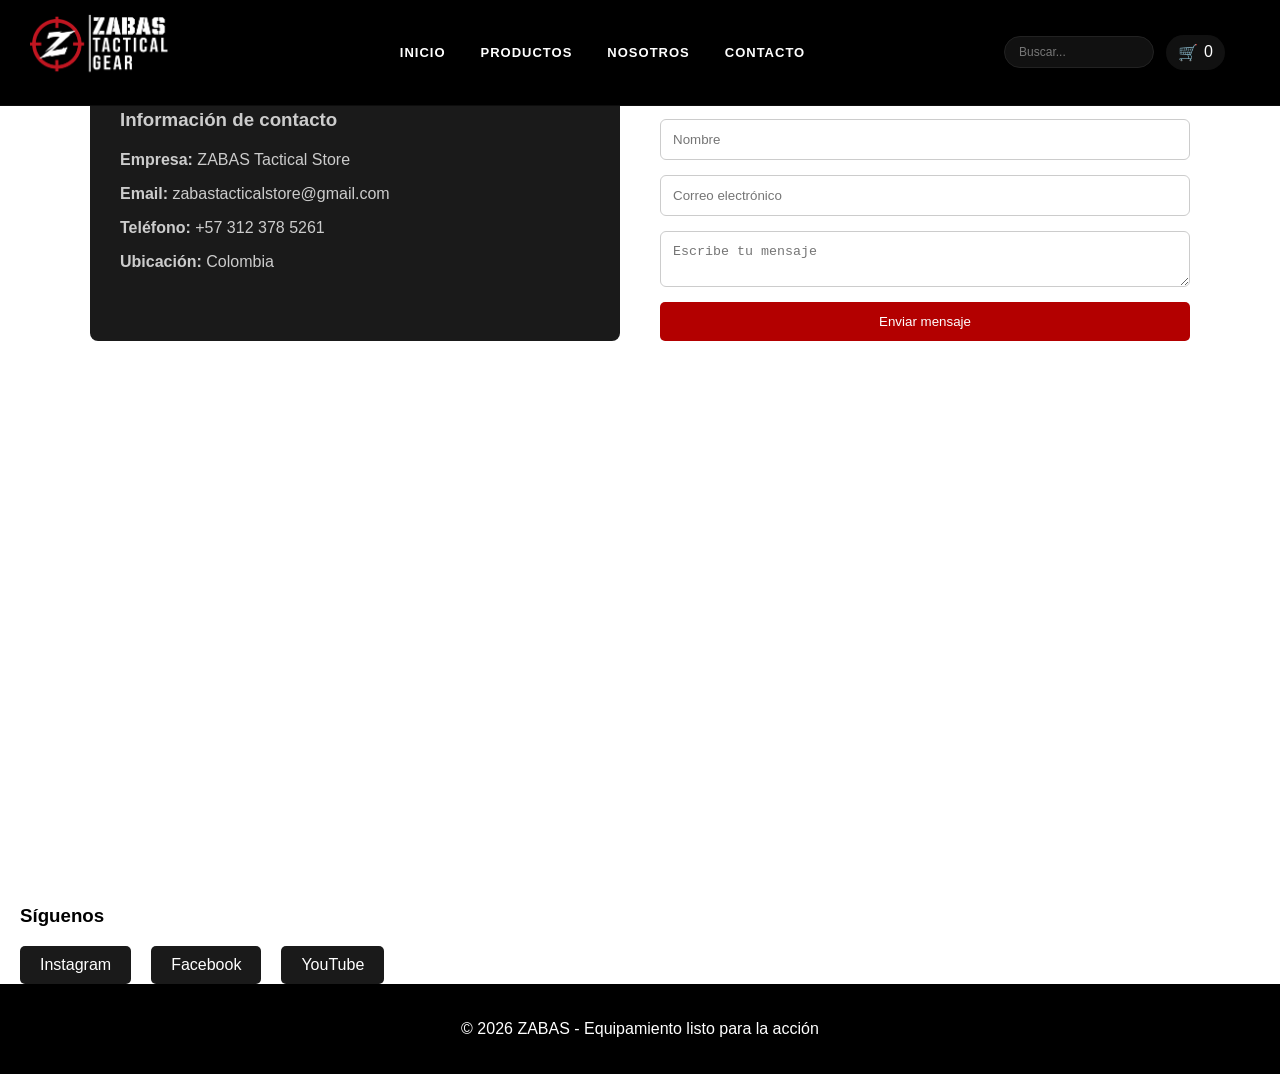
==== contacto.html @ c6a790b4 "zabas premium" ====
<!DOCTYPE html>
<html lang="es">

<head>
    <meta charset="UTF-8">
    <title>ZABAS Tactical Store</title>
    <meta name="viewport" content="width=device-width, initial-scale=1.0">
    <link rel="stylesheet" href="css/style.css">
</head>

<body>

   <div id="navbar"></div>


 <section class="contacto">
        <div class="contenedor-contacto">
            <div class="info-contacto">
                <h3>Información de contacto</h3>
                <p><strong>Empresa:</strong> ZABAS Tactical Store</p>
                <p><strong>Email:</strong> zabastacticalstore@gmail.com</p>
                <p><strong>Teléfono:</strong> +57 312 378 5261</p>
                <p><strong>Ubicación:</strong> Colombia</p>
            </div>
            <form class="formulario-contacto">
                <h3>Envíanos un mensaje</h3> <input type="text" placeholder="Nombre" required> <input type="email"
                    placeholder="Correo electrónico" required> <textarea placeholder="Escribe tu mensaje"></textarea>
                <button type="submit">Enviar mensaje</button>
            </form>
        </div>
    </section>
    <section class="mapa"> <iframe src="https://www.google.com/maps?q=Bogota&output=embed" width="100%" height="400"
            style="border:0;" loading="lazy"> </iframe> </section>
    <section class="redes-contacto">
        <h3>Síguenos</h3>
        <div class="iconos-redes"> <a href="#">Instagram</a> <a href="#">Facebook</a> <a href="#">YouTube</a> </div>
    </section>

   <div id="footer"></div>




             <script src="js/carrito.js"></script>
             <script src="./js/loader.js"></script>
</body>
---- css/style.css ----
/* ===================================== */
/* RESET GENERAL */
/* ===================================== */

body {
    margin: 0;
    padding: 0;
    overflow-x: hidden;
    background: #fff;
    color: #000;
    font-family: 'Montserrat', sans-serif;
}

img {
    max-width: 100%;
    display: block;
}

/* ===================================== */
/* HEADER */
/* ===================================== */
.header {

    position: fixed;

    top: 0;
    left: 0;

    width: 100%;

    box-sizing:border-box;

    display: grid;

    grid-template-columns:
    160px
    1fr
    220px;

    align-items: center;

    padding:14px 45px 14px 30px;

    background: #000;

    z-index: 1000;

    border-bottom: 1px solid rgba(255, 255, 255, 0.05);

}

.logo-area {

    min-width: 180px;

}

.header-right{

    display:flex;
    padding-right:10px;

    justify-content:flex-end;

    align-items:center;

    gap:10px;

}

.logo-area {
    display: flex;
    align-items: center;
    gap: 10px;
}

.logo {
    width: 140px;
    object-fit: contain;
}

.menu {

    display: flex;

    justify-content: center;

    align-items: center;

    gap: 35px;

}

.menu a {

    color: white;

    text-decoration: none;

    font-size: 13px;

    font-weight: 700;

    letter-spacing: 1px;

    text-transform: uppercase;

    transition: 0.3s;

}


.menu a:hover {
    color: #888;
}

.hamburguesa {
    display: none;
    font-size: 30px;
    cursor: pointer;
    color: white;
}

.buscador input{

    width:110px;

    background:#111;

    border:1px solid #222;

    color:white;

    padding:8px 12px;

    border-radius:50px;

    outline:none;

    font-size:12px;

    transition:0.3s;

}
.buscador input:focus{

    border:1px solid #c40000;

}

.buscador input::placeholder{

    color:#777;

}




.buscador input {

    width: 120px;

    background: #111;

    border: 1px solid #222;

    color: white;

    padding: 8px 14px;

    border-radius: 50px;

    outline: none;

    font-size: 12px;

}

.header-right {

    display: flex;

    justify-content: flex-end;

    align-items: center;

    gap: 12px;

}

.carrito-icono{

    background:#111;

    color:white;

    text-decoration:none;

    padding:8px 12px;

    border-radius:50px;

    display:flex;

    align-items:center;

    gap:6px;

    white-space:nowrap;

}


.carrito-icono:hover {

    background: #c40000;

}


/* ===================================== */
/* HERO */
/* ===================================== */

.hero {

    width: 100%;

    margin: 0;

    padding: 0;

}

.hero h1 {
    font-size: 40px;
    margin-bottom: 20px;
}

.hero p {
    font-size: 18px;
    margin-bottom: 30px;
    color: #ccc;
}

/* ===================================== */
/* BOTONES */
/* ===================================== */

.btn-producto,
.boton-comprar {

    background:#b30000;

    color:white;

    padding:12px 25px;

    text-decoration:none;

    font-weight:bold;

    border:none;

    border-radius:5px;

    cursor:pointer;

    transition:0.3s;

}

.btn-producto:hover,
.boton-comprar:hover {

    background:#800000;

}
.btn-hero{

    position:relative;

    z-index:2;

    background:#c40000;

    color:white;

    padding:18px 42px;

    text-decoration:none;

    font-weight:700;

    letter-spacing:1px;

    text-transform:uppercase;

    border:none;

    border-radius:6px;

    transition:0.3s ease;

    overflow:hidden;

    box-shadow:
    0 10px 30px rgba(255,0,0,0.25);

}

.btn-hero:hover{

    background:#ff0000;

    transform:translateY(-3px);

    box-shadow:
    0 12px 35px rgba(255,0,0,0.4);

}
/* ===================================== */
/* CARRUSEL */
/* ===================================== */

.carousel {

    position: relative;

    width: 100vw;

    margin: 0;

    padding: 0;

    overflow: hidden;

}

.slide {

    display: none;

    min-height: 100vh;

    background-color: #111;
    background-size: cover;
    background-repeat: no-repeat;
    background-position: center;

    position: relative;

    flex-direction: column;
    justify-content: center;
    align-items: flex-start;

    text-align: left;

    padding: 0 7%;

    color: white;

}



.indicadores{

    position:absolute;

    bottom:40px;

    left:50%;

    transform:translateX(-50%);

    display:flex;

    gap:12px;

    z-index:20;

}

.dot{

    width:14px;

    height:14px;

    border:2px solid white;

    background:transparent;

    transition:0.3s ease;

    cursor:pointer;

}

.dot.active{

    background:#c40000;

    border-color:#c40000;

}
/* OVERLAY OSCURO */

.slide::before {

    content: "";

    position: absolute;

    inset: 0;

    background:
        linear-gradient(to right,
            rgba(0, 0, 0, 0.85) 15%,
            rgba(0, 0, 0, 0.35) 55%,
            rgba(0, 0, 0, 0.55) 100%);

}

/* TEXTO SOBRE EL OVERLAY */

.slide h1,
.slide p,
.slide a {

    position: relative;

    z-index: 2;

}

.slide h1 {

    font-size: 90px;

    max-width: 700px;

    line-height: 0.95;

    font-weight: 900;

    text-transform: uppercase;

    margin-bottom: 25px;

}

.slide p {

    font-size: 22px;

    max-width: 600px;

    line-height: 1.6;

    color: #ddd;

    margin-bottom: 35px;

}

.slide.active{

    display:flex;

    animation:fadeSlide 1.2s ease;

}
@keyframes smoothFade{

    from{

        opacity:0.4;

    }

    to{

        opacity:1;

    }

}


.slide.active{

    display:flex;

    animation:
    smoothFade 1.5s ease,
    zoomHero 10s ease forwards;

}


.slide.active{

    animation:
    fadeSlide 1.2s ease,
    zoomHero 8s ease forwards;

}

.slide h1{

    animation:slideText 1s ease;

}
@keyframes slideText{

    from{

        opacity:0;

        transform:translateY(40px);

    }

    to{

        opacity:1;

        transform:translateY(0);

    }

}
.prev,
.next {
    position: absolute;
    top: 50%;
    transform: translateY(-50%);
    background: rgba(0, 0, 0, 0.6);
    color: white;
    border: none;
    font-size: 35px;
    width: 50px;
    height: 50px;
    cursor: pointer;
    border-radius: 50%;
    display: flex;
    align-items: center;
    justify-content: center;
}

.prev:hover,
.next:hover {
    background: #b30000;
}

.prev {
    left: 10px;
}

.next {
    right: 10px;
}

/* ===================================== */
/* PRODUCTOS HOME */
/* ===================================== */

.productos {
    background: white;
    color: black;
    padding: 60px 20px;
    text-align: center;
}

.grid {
    display: grid;
    grid-template-columns: repeat(auto-fit, minmax(220px, 1fr));
    gap: 20px;
    margin-top: 40px;
}

.producto {
    border: 1px solid #eee;
    background: #fff;
    padding: 20px;
    border-radius: 6px;
    transition: transform 0.3s ease, box-shadow 0.3s ease;
}

.producto:hover {
    transform: translateY(-10px);
    box-shadow: 0 10px 25px rgba(0, 0, 0, 0.15);
}

.producto img {
    width: 80%;
    margin: auto;
}

/* ===================================== */
/* PRODUCTO DETALLE */
/* ===================================== */

.producto-detalle {
    display: flex;
    flex-direction: row;
    align-items: flex-start;
    gap: 60px;
    padding: 60px;
    background: #ffffff;
    color: rgb(0, 0, 0);
    max-width: 1200px;
    margin: auto;
}

.contenedor-producto {
    max-width: 1200px;
    margin: auto;
    display: flex;
    gap: 60px;
    padding: 40px;
}

.galeria {
    display: flex;
    gap: 20px;
    flex-direction: row-reverse;
}

.zoom-container {
    position: relative;
    overflow: hidden;
    cursor: zoom-in;
    border-radius: 10px;
}

.imagen-principal {
    width: 625px;
    border-radius: 10px;
    transition: transform 0.2s ease;
}

.miniaturas {
    display: flex;
    flex-direction: column;
    gap: 25px;
}

.miniaturas img {
    width: 150px;
    cursor: pointer;
    border-radius: 6px;
    transition: 0.3s;
}

.miniaturas img:hover {
    transform: scale(1.08);
}

.info-producto {
    max-width: 500px;
    flex: 1;
}

.titulo-producto {
    font-size: 45px;
    margin-bottom: 10px;
}

.precio {
    font-size: 28px;
    color: #921313;
    font-weight: bold;
    margin-bottom: 20px;
}

.descripcion {
    line-height: 1.6;
    margin-bottom: 20px;
}

.lista-caracteristicas {
    margin-left: 20px;
    margin-bottom: 30px;
}

/* ===================================== */
/* RELACIONADOS */
/* ===================================== */

.relacionados {
    max-width: 1200px;
    margin: 30px auto;
    padding: 20px;
}

.relacionados h2 {
    margin-bottom: 30px;
    text-align: center;
    font-size: 28px;
}

.grid-relacionados {
    display: grid;
    grid-template-columns: repeat(3, 1fr);
    gap: 30px;
}

.producto-card {
    background: #fff;
    color: #000;
    padding: 20px;
    text-align: center;
    border-radius: 6px;
    transition: 0.3s;
}

.producto-card img {
    width: 100%;
}

.producto-card:hover {
    transform: translateY(-5px);
    box-shadow: 0 5px 15px rgba(0, 0, 0, 0.2);
}

/* ===================================== */
/* CONTACTO */
/* ===================================== */

.contacto {
    max-width: 1200px;
    margin: auto;
    padding: 60px 20px;
}

.contenedor-contacto {
    display: grid;
    grid-template-columns: 1fr 1fr;
    gap: 40px;
    max-width: 1100px;
    margin: auto;
}

.info-contacto {
    background: #1a1a1a;
    padding: 30px;
    border-radius: 8px;
    color: #ccc;
}

.info-contacto h3 {
    margin-bottom: 20px;
}

.info-contacto p {
    margin-bottom: 10px;
}

.formulario-contacto {
    display: flex;
    flex-direction: column;
}

.formulario-contacto input,
.formulario-contacto textarea {

    padding: 12px;
    margin-bottom: 15px;
    border-radius: 6px;
    border: 1px solid #ccc;

}

.formulario-contacto button {
    background: #b30000;
    color: white;
    border: none;
    padding: 12px 20px;
    cursor: pointer;
    border-radius: 5px;
}

.formulario-contacto button:hover {
    background: #800000;
}

.mapa {
    margin-top: 60px;
}

.redes-contacto {
    margin-top: 40px;
    padding-left: 20px;
}

.iconos-redes {
    display: flex;
    gap: 20px;
    margin-top: 15px;
}

.iconos-redes a {
    background: #1a1a1a;
    padding: 10px 20px;
    border-radius: 5px;
    text-decoration: none;
    color: white;
    transition: 0.3s;
}

.iconos-redes a:hover {
    background: #b30000;
}

.whatsapp-float {
    position: fixed;
    bottom: 20px;
    right: 20px;
    background: #25D366;
    color: white;
    padding: 15px 20px;
    border-radius: 50px;
    text-decoration: none;
    font-weight: bold;
    box-shadow: 0 5px 10px rgba(0, 0, 0, 0.3);
    z-index: 1000;
}

.whatsapp-float:hover {
    background: #1ebe5d;
}

/* ===================================== */
/* FOOTER */
/* ===================================== */

footer {
    background: #000;
    color: white;
    text-align: center;
    padding: 20px;
}

/* ===================================== */
/* RESPONSIVE */
/* ===================================== */

@media (max-width:768px) {

    .header {
        flex-direction: column;
        align-items: center;
        gap: 15px;
    }

    .hamburguesa {
        display: block;
    }

    .menu {

        display: flex;

        align-items: center;

        justify-content: center;

        gap: 30px;

        flex: 1;

    }

    .menu.activo {
        display: flex;
    }

    .menu a {
        padding: 10px 0;
        border-bottom: 1px solid #333;
        text-align: center;
        width: 100%;
        margin-left: 0;
    }

    .hero h1 {
        font-size: 28px;
    }

    .productos {
        padding: 40px 15px;
    }

    .grid {
        grid-template-columns: 1fr;
    }

    .producto img {
        width: 100%;
    }

    .contenedor-contacto {
        grid-template-columns: 1fr;
    }

    .contenedor-producto {
        flex-direction: column;
        padding: 20px;
        gap: 30px;
    }

    .producto-detalle {
        padding: 20px;
    }

    .galeria {
        flex-direction: column;
        width: 100%;
    }

    .imagen-principal {
        width: 100%;
        max-width: 100%;
        height: auto;
    }

    .miniaturas {
        flex-direction: row;
        justify-content: center;
        flex-wrap: wrap;
    }

    .miniaturas img {
        width: 80px;
    }

    .info-producto {
        max-width: 100%;
        width: 100%;
    }

    .titulo-producto {
        font-size: 30px;
    }

    .grid-relacionados {
        grid-template-columns: 1fr;
    }

    footer {
        font-size: 14px;
    }

}
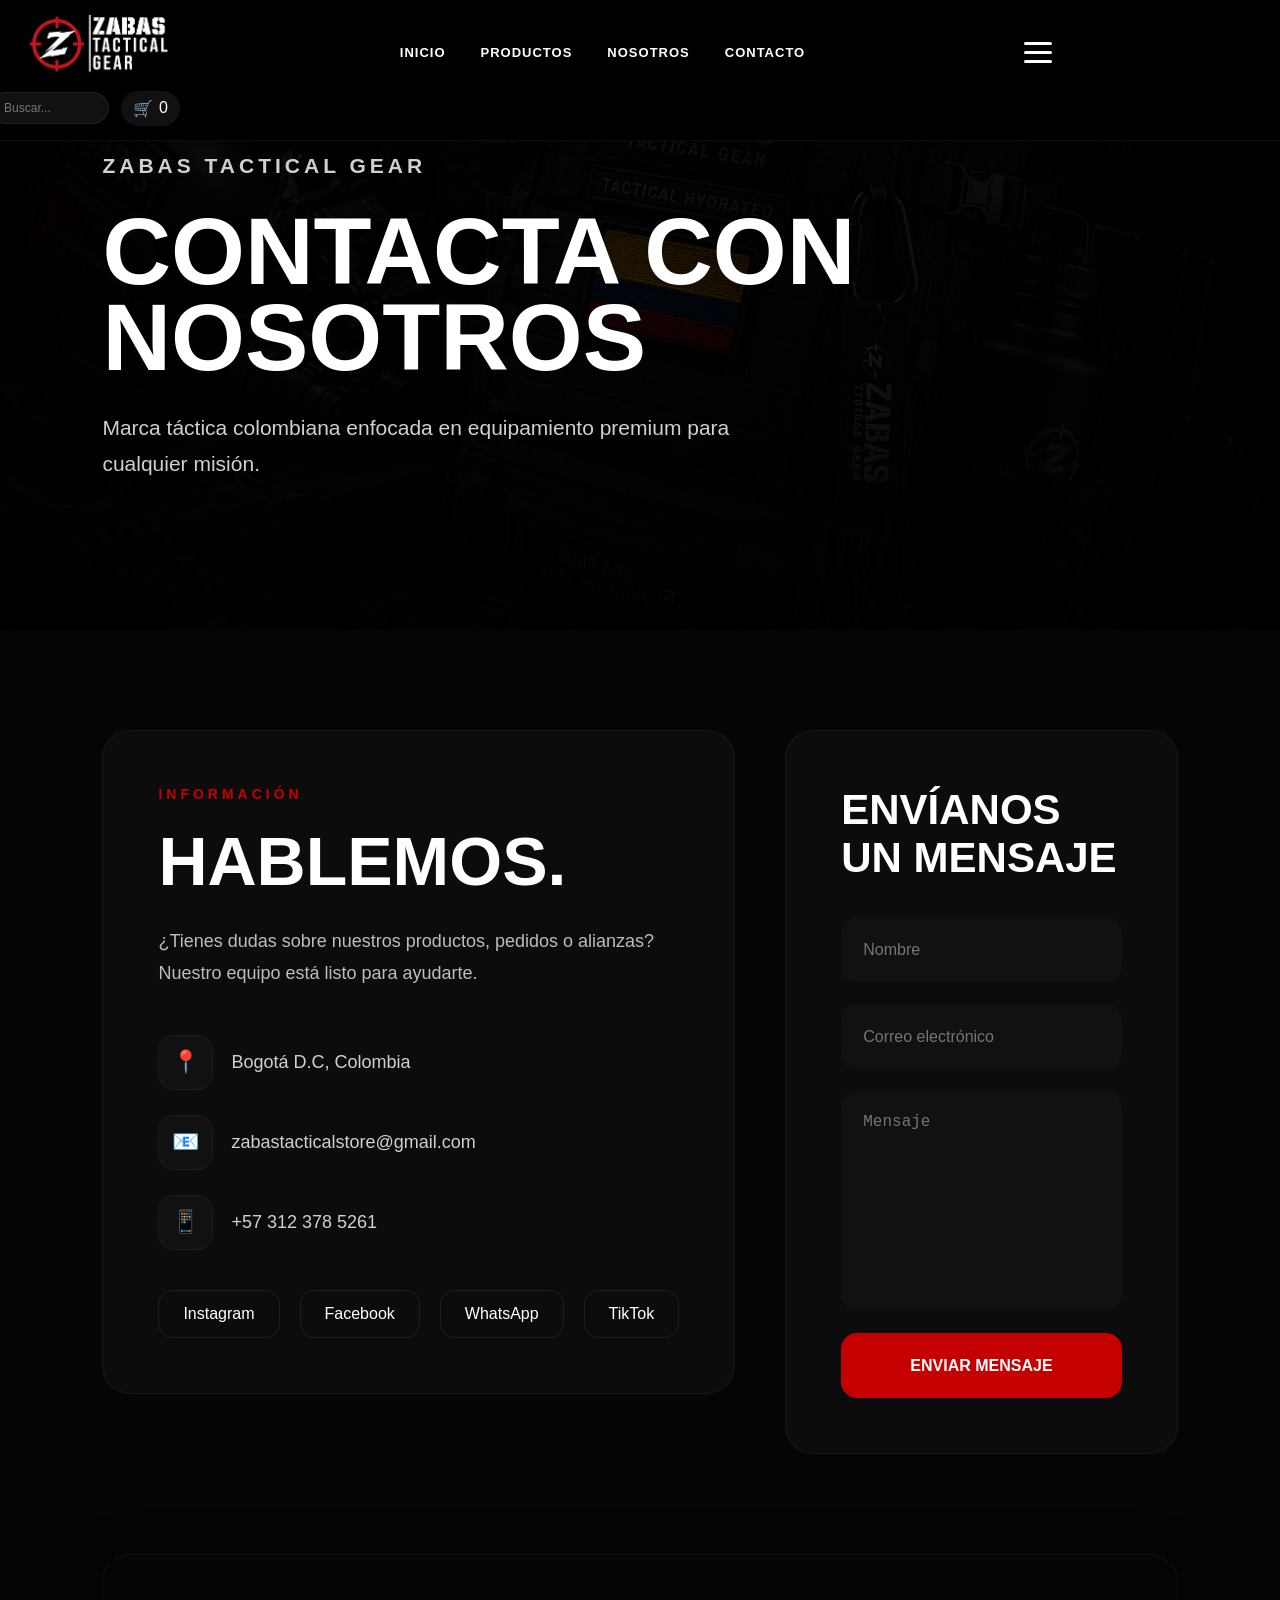
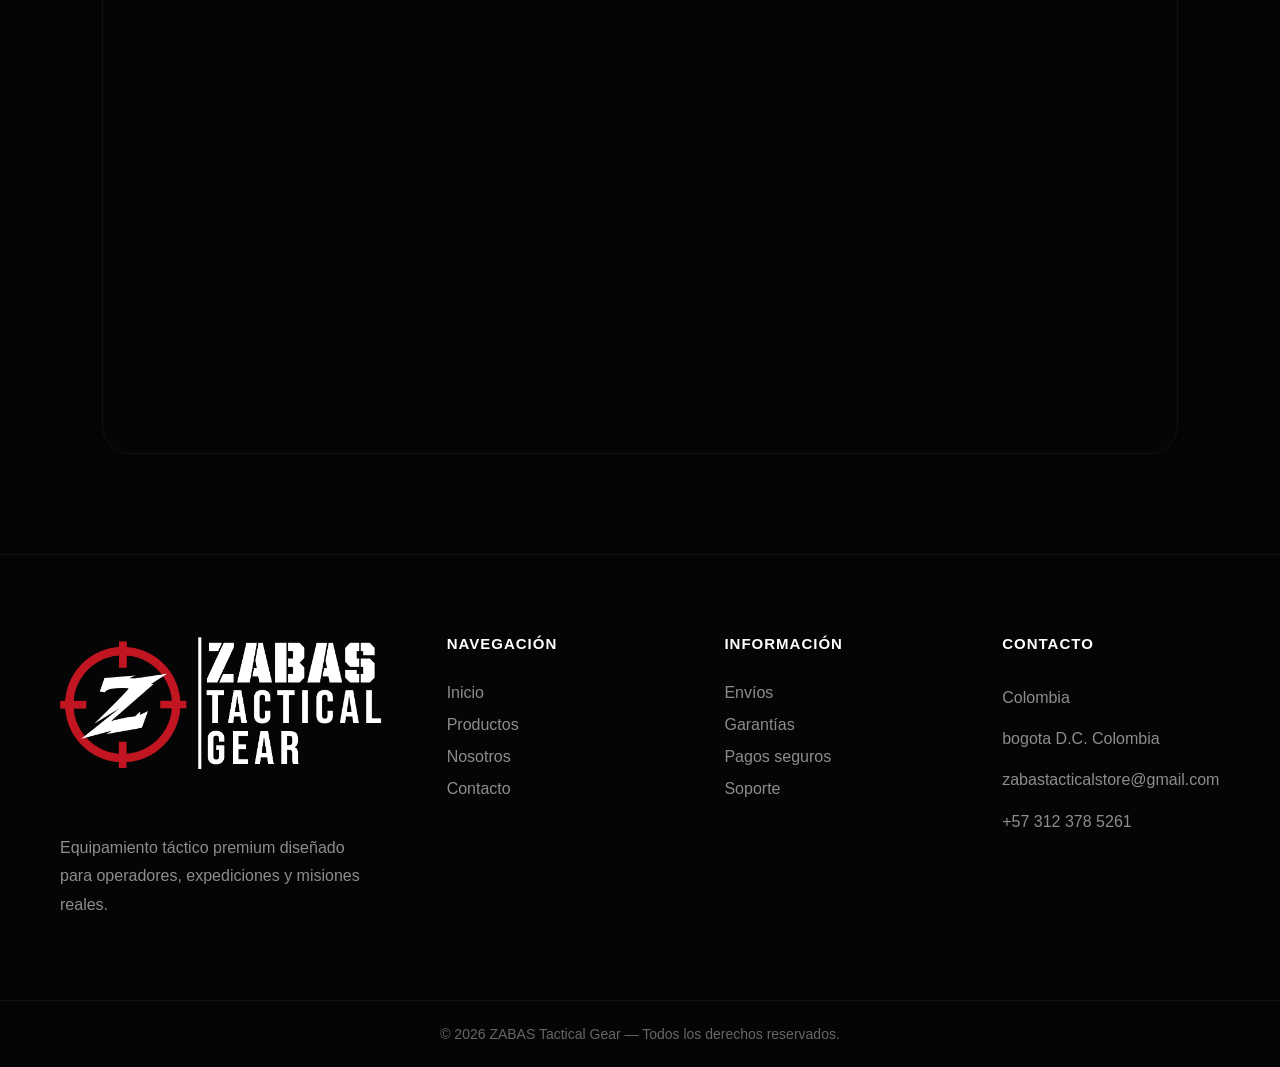
==== commit 72aae944: "actualizacion pag zabas" ====
--- a/contacto.html
+++ b/contacto.html
@@ -2,45 +2,202 @@
 <html lang="es">
 
 <head>
+
     <meta charset="UTF-8">
-    <title>ZABAS Tactical Store</title>
-    <meta name="viewport" content="width=device-width, initial-scale=1.0">
-    <link rel="stylesheet" href="css/style.css">
+
+    <meta name="viewport"
+    content="width=device-width, initial-scale=1.0">
+
+    <title>Contacto | ZABAS</title>
+
+    <link rel="stylesheet"
+    href="./css/style.css">
+
 </head>
 
 <body>
 
-   <div id="navbar"></div>
-
-
- <section class="contacto">
-        <div class="contenedor-contacto">
-            <div class="info-contacto">
-                <h3>Información de contacto</h3>
-                <p><strong>Empresa:</strong> ZABAS Tactical Store</p>
-                <p><strong>Email:</strong> zabastacticalstore@gmail.com</p>
-                <p><strong>Teléfono:</strong> +57 312 378 5261</p>
-                <p><strong>Ubicación:</strong> Colombia</p>
-            </div>
-            <form class="formulario-contacto">
-                <h3>Envíanos un mensaje</h3> <input type="text" placeholder="Nombre" required> <input type="email"
-                    placeholder="Correo electrónico" required> <textarea placeholder="Escribe tu mensaje"></textarea>
-                <button type="submit">Enviar mensaje</button>
+<div id="navbar"></div>
+
+<!-- HERO -->
+
+<section class="hero-contacto">
+
+    <div class="overlay-contacto"></div>
+
+    <div class="contenido-contacto">
+
+        <p class="mini-contacto">
+
+            ZABAS TACTICAL GEAR
+
+        </p>
+
+        <h1>
+
+            CONTACTA
+            CON
+            NOSOTROS
+
+        </h1>
+
+        <p>
+
+            Marca táctica colombiana
+            enfocada en equipamiento
+            premium para cualquier misión.
+
+        </p>
+
+    </div>
+
+</section>
+
+<!-- CONTACTO -->
+
+<section class="contacto-zabas">
+
+    <div class="contacto-grid">
+
+        <!-- INFO -->
+
+        <div class="info-contacto">
+
+            <p class="subtitulo-seccion">
+
+                INFORMACIÓN
+
+            </p>
+
+            <h2>
+
+                HABLEMOS.
+
+            </h2>
+
+            <p class="texto-info">
+
+                ¿Tienes dudas sobre nuestros
+                productos, pedidos o alianzas?
+                Nuestro equipo está listo
+                para ayudarte.
+
+            </p>
+
+            <div class="item-contacto">
+
+                <span>📍</span>
+
+                <p>
+
+                    Bogotá D.C, Colombia
+
+                </p>
+
+            </div>
+
+            <div class="item-contacto">
+
+                <span>📧</span>
+
+                <p>
+
+                    zabastacticalstore@gmail.com
+
+                </p>
+
+            </div>
+
+            <div class="item-contacto">
+
+                <span>📱</span>
+
+                <p>
+
+                    +57 312 378 5261
+
+                </p>
+
+            </div>
+
+            <div class="redes-contacto">
+
+                <a href="https://www.instagram.com/zabas.col/">
+                    Instagram
+                </a>
+
+                <a href="https://www.facebook.com/ZABASTacticalSport">
+                    Facebook
+                </a>
+
+                <a href="https://wa.me/573123456789">
+                    WhatsApp
+                </a>
+
+                <a href="https://www.tiktok.com/@zabas.tactical">
+                    TikTok
+                </a>
+
+            </div>
+
+        </div>
+
+        <!-- FORM -->
+
+        <div class="formulario-contacto">
+
+            <h3>
+
+                ENVÍANOS UN MENSAJE
+
+            </h3>
+
+            <form>
+
+                <input
+                type="text"
+                placeholder="Nombre">
+
+                <input
+                type="email"
+                placeholder="Correo electrónico">
+
+                <textarea
+                placeholder="Mensaje"></textarea>
+
+                <button type="submit">
+
+                    ENVIAR MENSAJE
+
+                </button>
+
             </form>
+
         </div>
-    </section>
-    <section class="mapa"> <iframe src="https://www.google.com/maps?q=Bogota&output=embed" width="100%" height="400"
-            style="border:0;" loading="lazy"> </iframe> </section>
-    <section class="redes-contacto">
-        <h3>Síguenos</h3>
-        <div class="iconos-redes"> <a href="#">Instagram</a> <a href="#">Facebook</a> <a href="#">YouTube</a> </div>
-    </section>
-
-   <div id="footer"></div>
-
-
-
-
-             <script src="js/carrito.js"></script>
-             <script src="./js/loader.js"></script>
-</body>+
+    </div>
+
+</section>
+
+<!-- MAPA -->
+
+<section class="mapa-zabas">
+
+    <div class="mapa-contenedor">
+
+        <iframe
+        src="https://www.google.com/maps?q=Bogotá,Colombia&output=embed"
+        loading="lazy">
+        </iframe>
+
+    </div>
+
+</section>
+
+<div id="footer"></div>
+
+<script src="./js/loader.js"></script>
+
+</body>
+
+</html>
--- a/css/style.css
+++ b/css/style.css
@@ -1,15 +1,25 @@
-/* ===================================== */
-/* RESET GENERAL */
-/* ===================================== */
+* {
+
+    margin: 0;
+
+    padding: 0;
+
+    box-sizing: border-box;
+
+}
 
 body {
-    margin: 0;
-    padding: 0;
+
+    background: #050505;
+
+    color: white;
+
+    font-family: 'Montserrat', sans-serif;
+
     overflow-x: hidden;
-    background: #fff;
-    color: #000;
-    font-family: 'Montserrat', sans-serif;
-}
+
+}
+
 
 img {
     max-width: 100%;
@@ -28,18 +38,16 @@
 
     width: 100%;
 
-    box-sizing:border-box;
+    box-sizing: border-box;
 
     display: grid;
 
     grid-template-columns:
-    160px
-    1fr
-    220px;
+        160px 1fr 220px;
 
     align-items: center;
 
-    padding:14px 45px 14px 30px;
+    padding: 14px 45px 14px 30px;
 
     background: #000;
 
@@ -55,16 +63,16 @@
 
 }
 
-.header-right{
-
-    display:flex;
-    padding-right:10px;
-
-    justify-content:flex-end;
-
-    align-items:center;
-
-    gap:10px;
+.header-right {
+
+    display: flex;
+    padding-right: 10px;
+
+    justify-content: flex-end;
+
+    align-items: center;
+
+    gap: 10px;
 
 }
 
@@ -121,44 +129,45 @@
     color: white;
 }
 
-.buscador input{
-
-    width:110px;
-
-    background:#111;
-
-    border:1px solid #222;
-
-    color:white;
-
-    padding:8px 12px;
-
-    border-radius:50px;
-
-    outline:none;
-
-    font-size:12px;
-
-    transition:0.3s;
-
-}
-.buscador input:focus{
-
-    border:1px solid #c40000;
-
-}
-
-.buscador input::placeholder{
-
-    color:#777;
-
-}
-
-
-
-
 .buscador input {
 
+    width: 110px;
+
+    background: #111;
+
+    border: 1px solid #222;
+
+    color: white;
+
+    padding: 8px 12px;
+
+    border-radius: 50px;
+
+    outline: none;
+
+    font-size: 12px;
+
+    transition: 0.3s;
+
+}
+
+.buscador input:focus {
+
+    border: 1px solid #c40000;
+
+}
+
+.buscador input::placeholder {
+
+    color: #777;
+
+}
+
+
+
+
+.buscador input {
+
     width: 120px;
 
     background: #111;
@@ -189,25 +198,25 @@
 
 }
 
-.carrito-icono{
-
-    background:#111;
-
-    color:white;
-
-    text-decoration:none;
-
-    padding:8px 12px;
-
-    border-radius:50px;
-
-    display:flex;
-
-    align-items:center;
-
-    gap:6px;
-
-    white-space:nowrap;
+.carrito-icono {
+
+    background: #111;
+
+    color: white;
+
+    text-decoration: none;
+
+    padding: 8px 12px;
+
+    border-radius: 50px;
+
+    display: flex;
+
+    align-items: center;
+
+    gap: 6px;
+
+    white-space: nowrap;
 
 }
 
@@ -251,75 +260,77 @@
 .btn-producto,
 .boton-comprar {
 
-    background:#b30000;
-
-    color:white;
-
-    padding:12px 25px;
-
-    text-decoration:none;
-
-    font-weight:bold;
-
-    border:none;
-
-    border-radius:5px;
-
-    cursor:pointer;
-
-    transition:0.3s;
+    background: #b30000;
+
+    color: white;
+
+    padding: 12px 25px;
+
+    text-decoration: none;
+
+    font-weight: bold;
+
+    border: none;
+
+    border-radius: 5px;
+
+    cursor: pointer;
+
+    transition: 0.3s;
 
 }
 
 .btn-producto:hover,
 .boton-comprar:hover {
 
-    background:#800000;
-
-}
-.btn-hero{
-
-    position:relative;
-
-    z-index:2;
-
-    background:#c40000;
-
-    color:white;
-
-    padding:18px 42px;
-
-    text-decoration:none;
-
-    font-weight:700;
-
-    letter-spacing:1px;
-
-    text-transform:uppercase;
-
-    border:none;
-
-    border-radius:6px;
-
-    transition:0.3s ease;
-
-    overflow:hidden;
+    background: #800000;
+
+}
+
+.btn-hero {
+
+    position: relative;
+
+    z-index: 2;
+
+    background: #c40000;
+
+    color: white;
+
+    padding: 18px 42px;
+
+    text-decoration: none;
+
+    font-weight: 700;
+
+    letter-spacing: 1px;
+
+    text-transform: uppercase;
+
+    border: none;
+
+    border-radius: 6px;
+
+    transition: 0.3s ease;
+
+    overflow: hidden;
 
     box-shadow:
-    0 10px 30px rgba(255,0,0,0.25);
-
-}
-
-.btn-hero:hover{
-
-    background:#ff0000;
-
-    transform:translateY(-3px);
+        0 10px 30px rgba(255, 0, 0, 0.25);
+
+}
+
+.btn-hero:hover {
+
+    background: #ff0000;
+
+    transform: translateY(-3px);
 
     box-shadow:
-    0 12px 35px rgba(255,0,0,0.4);
-
-}
+        0 12px 35px rgba(255, 0, 0, 0.4);
+
+}
+
 /* ===================================== */
 /* CARRUSEL */
 /* ===================================== */
@@ -342,7 +353,7 @@
 
     display: none;
 
-    min-height: 100vh;
+    min-height: 70vh;
 
     background-color: #111;
     background-size: cover;
@@ -365,47 +376,48 @@
 
 
 
-.indicadores{
-
-    position:absolute;
-
-    bottom:40px;
-
-    left:50%;
-
-    transform:translateX(-50%);
-
-    display:flex;
-
-    gap:12px;
-
-    z-index:20;
-
-}
-
-.dot{
-
-    width:14px;
-
-    height:14px;
-
-    border:2px solid white;
-
-    background:transparent;
-
-    transition:0.3s ease;
-
-    cursor:pointer;
-
-}
-
-.dot.active{
-
-    background:#c40000;
-
-    border-color:#c40000;
-
-}
+.indicadores {
+
+    position: absolute;
+
+    bottom: 40px;
+
+    left: 50%;
+
+    transform: translateX(-50%);
+
+    display: flex;
+
+    gap: 12px;
+
+    z-index: 20;
+
+}
+
+.dot {
+
+    width: 14px;
+
+    height: 14px;
+
+    border: 2px solid white;
+
+    background: transparent;
+
+    transition: 0.3s ease;
+
+    cursor: pointer;
+
+}
+
+.dot.active {
+
+    background: #c40000;
+
+    border-color: #c40000;
+
+}
+
 /* OVERLAY OSCURO */
 
 .slide::before {
@@ -438,7 +450,7 @@
 
 .slide h1 {
 
-    font-size: 90px;
+    font-size: 72px;
 
     max-width: 700px;
 
@@ -466,73 +478,76 @@
 
 }
 
-.slide.active{
-
-    display:flex;
-
-    animation:fadeSlide 1.2s ease;
-
-}
-@keyframes smoothFade{
-
-    from{
-
-        opacity:0.4;
-
-    }
-
-    to{
-
-        opacity:1;
-
-    }
-
-}
-
-
-.slide.active{
-
-    display:flex;
+.slide.active {
+
+    display: flex;
+
+    animation: fadeSlide 1.2s ease;
+
+}
+
+@keyframes smoothFade {
+
+    from {
+
+        opacity: 0.4;
+
+    }
+
+    to {
+
+        opacity: 1;
+
+    }
+
+}
+
+
+.slide.active {
+
+    display: flex;
 
     animation:
-    smoothFade 1.5s ease,
-    zoomHero 10s ease forwards;
-
-}
-
-
-.slide.active{
+        smoothFade 1.5s ease,
+        zoomHero 10s ease forwards;
+
+}
+
+
+.slide.active {
 
     animation:
-    fadeSlide 1.2s ease,
-    zoomHero 8s ease forwards;
-
-}
-
-.slide h1{
-
-    animation:slideText 1s ease;
-
-}
-@keyframes slideText{
-
-    from{
-
-        opacity:0;
-
-        transform:translateY(40px);
-
-    }
-
-    to{
-
-        opacity:1;
-
-        transform:translateY(0);
-
-    }
-
-}
+        fadeSlide 1.2s ease,
+        zoomHero 8s ease forwards;
+
+}
+
+.slide h1 {
+
+    animation: slideText 1s ease;
+
+}
+
+@keyframes slideText {
+
+    from {
+
+        opacity: 0;
+
+        transform: translateY(40px);
+
+    }
+
+    to {
+
+        opacity: 1;
+
+        transform: translateY(0);
+
+    }
+
+}
+
 .prev,
 .next {
     position: absolute;
@@ -565,95 +580,434 @@
 }
 
 /* ===================================== */
-/* PRODUCTOS HOME */
+/* PRODUCTOS HOME PREMIUM */
 /* ===================================== */
 
 .productos {
-    background: white;
-    color: black;
-    padding: 60px 20px;
+
+    background: #0b0b0b;
+
+    color: white;
+
+    padding: 90px 40px;
+
     text-align: center;
+
 }
 
 .grid {
+
     display: grid;
-    grid-template-columns: repeat(auto-fit, minmax(220px, 1fr));
-    gap: 20px;
-    margin-top: 40px;
+
+    grid-template-columns:
+        repeat(auto-fit, minmax(280px, 1fr));
+
+    gap: 35px;
+
+    margin-top: 50px;
+
 }
 
 .producto {
-    border: 1px solid #eee;
-    background: #fff;
-    padding: 20px;
-    border-radius: 6px;
-    transition: transform 0.3s ease, box-shadow 0.3s ease;
+
+    position: relative;
+
+    background:
+        linear-gradient(180deg,
+            #111 0%,
+            #090909 100%);
+
+    border: 1px solid rgba(255, 255, 255, 0.05);
+
+    border-radius: 20px;
+
+    overflow: hidden;
+
+    transition: 0.45s ease;
+
+    padding: 30px;
+
+    display: flex;
+
+    flex-direction: column;
+
+    justify-content: space-between;
+
+    min-height: 350px;
+
 }
 
 .producto:hover {
-    transform: translateY(-10px);
-    box-shadow: 0 10px 25px rgba(0, 0, 0, 0.15);
+
+    transform:
+        translateY(-12px);
+
+    border-color:
+        rgba(255, 0, 0, 0.3);
+
+    box-shadow:
+
+        0 0 30px rgba(255, 0, 0, 0.08),
+
+        0 20px 50px rgba(0, 0, 0, 0.65);
+
 }
 
 .producto img {
-    width: 80%;
+
+    width: 100%;
+
+    height: 280px;
+
+    object-fit: contain;
+
+    transition: 0.5s ease;
+
+    filter:
+        drop-shadow(0 15px 30px rgba(0, 0, 0, 0.7));
+
+}
+
+.producto:hover img {
+
+    transform:
+        scale(1.07);
+
+}
+
+.producto h3 {
+
+    color: white;
+
+    font-size: 25px;
+
+    margin-top: 20px;
+
+    margin-bottom: 12px;
+
+    font-weight: 700;
+
+    line-height: 1.3;
+
+}
+
+.producto p {
+
+    color: #ff1e1e;
+
+    font-size: 20px;
+
+    font-weight: 800;
+
+    margin: 0;
+
+    text-align: left;
+
+}
+
+.producto-footer {
+
+    display: flex;
+
+    align-items: center;
+
+    justify-content: space-between;
+
+    width: 100%;
+
+    margin-top: auto;
+
+}
+
+.producto .btn-producto {
+
+    display: flex;
+
+    align-items: center;
+
+    justify-content: center;
+
+    width: 60px;
+
+    height: 60px;
+
+    margin-top: auto;
+
+    margin-left: auto;
+
+    background: #121212;
+
+    border: 1px solid rgba(255, 255, 255, 0.08);
+
+    border-radius: 14px;
+
+    transition: 0.3s ease;
+
+}
+
+.producto .btn-producto:hover {
+
+    background: #c40000;
+
+    border-color: #c40000;
+
+    transform: scale(1.08);
+
+}
+
+.ver-todos {
+
+    margin-top: 50px;
+
+}
+
+.btn-ver-todos {
+
+    display: inline-flex;
+
+    align-items: center;
+
+    gap: 12px;
+
+    color: white;
+
+    text-decoration: none;
+
+    font-size: 15px;
+
+    font-weight: 700;
+
+    letter-spacing: 1px;
+
+    text-transform: uppercase;
+
+    padding: 16px 28px;
+
+    border: 1px solid rgba(255, 255, 255, 0.08);
+
+    border-radius: 14px;
+
+    background: #111;
+
+    transition: 0.3s ease;
+
+}
+
+.btn-ver-todos:hover {
+
+    background: #c40000;
+
+    border-color: #c40000;
+
+    transform: translateY(-3px);
+
+}
+
+
+
+
+/* ===================================== */
+/* BENEFICIOS PREMIUM */
+/* ===================================== */
+
+.beneficios {
+
+    display: grid;
+
+    grid-template-columns:
+        repeat(auto-fit, minmax(240px, 1fr));
+
+    gap: 60px;
+
+    padding: 70px 60px;
+
+    background: #070707;
+
+}
+
+.beneficio {
+
+    display: flex;
+
+    align-items: flex-start;
+
+    gap: 18px;
+
+}
+
+.beneficio img {
+
+    width: 75px;
+
+    height: 75px;
+
+    object-fit: contain;
+
+    margin-top: 2px;
+
+    flex-shrink: 0;
+
+}
+
+.beneficio h3 {
+
+    color: white;
+
+    font-size: 16px;
+
+    font-weight: 700;
+
+    margin-bottom: 8px;
+
+    letter-spacing: 1px;
+
+}
+
+.beneficio p {
+
+    color: #8d8d8d;
+
+    font-size: 14px;
+
+    line-height: 1.7;
+
+    max-width: 240px;
+
+}
+
+/* ===================================== */
+/* PRODUCTO DETALLE */
+/* ===================================== */
+
+.producto-detalle {
+
+    width: 100%;
+
+    background: #050505;
+
+    padding: 120px 80px 80px;
+
+}
+
+.contenedor-producto {
+
+    display: grid;
+
+    grid-template-columns:
+        minmax(700px, 1fr) 500px;
+
+    gap: 60px;
+
+    align-items: start;
+
+    max-width: 1600px;
+
     margin: auto;
-}
-
-/* ===================================== */
-/* PRODUCTO DETALLE */
-/* ===================================== */
-
-.producto-detalle {
+
+}
+
+.precio{
+
+    color:#ff1e1e;
+
+    font-size:42px;
+
+    font-weight:900;
+
+    margin:25px 0;
+
+}
+
+.galeria {
+
+    display: grid;
+
+    grid-template-columns:
+        120px 1fr;
+
+    gap: 40px;
+
+    align-items: start;
+    width: 100%;
+
+}
+
+.zoom-container{
+
+    background:#0a0a0a;
+
+    border:1px solid rgba(255,255,255,0.05);
+
+    border-radius:28px;
+
+    height:720px;
+
+    width:100%;
+
+    display:flex;
+
+    align-items:center;
+
+    justify-content:center;
+
+    overflow:hidden;
+
+    padding:40px;
+
+    cursor:zoom-in;
+
+}
+
+.img-principal{
+
+    max-width:100%;
+
+    max-height:650px;
+
+    object-fit:contain;
+
+    transition:transform 0.4s ease;
+
+}
+
+.miniaturas {
+
     display: flex;
-    flex-direction: row;
-    align-items: flex-start;
-    gap: 60px;
-    padding: 60px;
-    background: #ffffff;
-    color: rgb(0, 0, 0);
-    max-width: 1200px;
-    margin: auto;
-}
-
-.contenedor-producto {
-    max-width: 1200px;
-    margin: auto;
-    display: flex;
-    gap: 60px;
-    padding: 40px;
-}
-
-.galeria {
-    display: flex;
-    gap: 20px;
-    flex-direction: row-reverse;
-}
-
-.zoom-container {
-    position: relative;
-    overflow: hidden;
-    cursor: zoom-in;
-    border-radius: 10px;
-}
-
-.imagen-principal {
-    width: 625px;
-    border-radius: 10px;
-    transition: transform 0.2s ease;
-}
-
-.miniaturas {
-    display: flex;
+
     flex-direction: column;
-    gap: 25px;
+
+    gap: 18px;
+
 }
 
 .miniaturas img {
-    width: 150px;
+
+    width: 90px;
+
+    height: 90px;
+
+    object-fit: contain;
+
+    background: #111;
+
+    border: 1px solid rgba(255, 255, 255, 0.08);
+
+    border-radius: 16px;
+
+    padding: 10px;
+
     cursor: pointer;
-    border-radius: 6px;
-    transition: 0.3s;
+
+    transition: 0.3s ease;
+
+}
+
+.miniaturas img:hover {
+
+    border-color: #c40000;
+
+    transform: translateY(-3px);
+
 }
 
 .miniaturas img:hover {
@@ -661,20 +1015,37 @@
 }
 
 .info-producto {
-    max-width: 500px;
-    flex: 1;
+
+    padding-top: 40px;
+
 }
 
 .titulo-producto {
-    font-size: 45px;
-    margin-bottom: 10px;
-}
-
-.precio {
-    font-size: 28px;
-    color: #921313;
-    font-weight: bold;
+
+    font-size: 88px;
+
+    line-height: 0.95;
+
+    font-weight: 900;
+
+    text-transform: uppercase;
+
+    margin-bottom: 30px;
+
+}
+
+.titulo-producto {
+
+    font-size: 58px;
+
+    line-height: 1;
+
     margin-bottom: 20px;
+
+    text-transform: uppercase;
+
+    font-weight: 900;
+
 }
 
 .descripcion {
@@ -687,162 +1058,860 @@
     margin-bottom: 30px;
 }
 
-/* ===================================== */
-/* RELACIONADOS */
-/* ===================================== */
-
-.relacionados {
-    max-width: 1200px;
-    margin: 30px auto;
-    padding: 20px;
-}
-
-.relacionados h2 {
-    margin-bottom: 30px;
+
+
+
+/* ===================================== */
+/* ACCIONES PRODUCTO */
+/* ===================================== */
+
+.acciones-producto{
+
+    display:flex;
+
+    align-items:center;
+
+    gap:20px;
+
+    margin-top:40px;
+
+}
+
+.cantidad-selector{
+
+    display:flex;
+
+    align-items:center;
+
+    background:#0f0f0f;
+
+    border:1px solid rgba(255,255,255,0.08);
+
+    border-radius:14px;
+
+    overflow:hidden;
+
+}
+
+.cantidad-selector button{
+
+    width:55px;
+
+    height:55px;
+
+    background:none;
+
+    border:none;
+
+    color:white;
+
+    font-size:24px;
+
+    cursor:pointer;
+
+    transition:0.3s ease;
+
+}
+
+.cantidad-selector button:hover{
+
+    background:#181818;
+
+    color:#ff1e1e;
+
+}
+
+.cantidad-selector span{
+
+    width:55px;
+
+    text-align:center;
+
+    font-size:18px;
+
+    font-weight:700;
+
+}
+
+.boton-comprar{
+
+    height:55px;
+
+    padding:0 40px;
+
+    background:#c40000;
+
+    color:white;
+
+    border:none;
+
+    border-radius:14px;
+
+    font-size:16px;
+
+    font-weight:800;
+
+    cursor:pointer;
+
+    transition:0.3s ease;
+
+}
+
+.boton-comprar:hover{
+
+    background:#ff1e1e;
+
+    transform:translateY(-2px);
+
+}
+
+/* ===================================== */
+/* BENEFICIOS PRODUCTO */
+/* ===================================== */
+
+.beneficios-producto{
+
+    display:flex;
+
+    gap:40px;
+
+    margin-top:35px;
+
+    flex-wrap:wrap;
+
+}
+
+.beneficios-producto div{
+
+    display:flex;
+
+    align-items:center;
+
+    gap:10px;
+
+    color:#9a9a9a;
+
+    font-size:15px;
+
+}
+.beneficios-producto img{
+
+    width:26px;
+
+    height:26px;
+
+    object-fit:contain;
+
+}
+
+.beneficios-producto span{
+
+    max-width:120px;
+
+    line-height:1.4;
+
+}
+
+/* ===================================== */
+/* RELACIONADOS PREMIUM */
+/* ===================================== */
+
+.relacionados{
+
+    padding:100px 80px;
+
+    background:#070707;
+
+}
+
+.relacionados h2{
+
+    font-size:42px;
+
+    text-align:center;
+
+    margin-bottom:60px;
+
+    text-transform:uppercase;
+
+    font-weight:900;
+
+}
+
+.grid-relacionados{
+
+    display:grid;
+
+    grid-template-columns:
+    repeat(auto-fit, minmax(320px, 1fr));
+
+    gap:35px;
+
+}
+
+.producto-card{
+
+    background:
+    linear-gradient(
+    180deg,
+    #111 0%,
+    #090909 100%
+    );
+
+    border:1px solid rgba(255,255,255,0.05);
+
+    border-radius:24px;
+
+    padding:30px;
+
+    transition:0.4s ease;
+
+    overflow:hidden;
+
+    display:flex;
+
+    flex-direction:column;
+
+    justify-content:space-between;
+
+    min-height:420px;
+
+}
+
+.producto-card:hover{
+
+    transform:translateY(-10px);
+
+    border-color:
+    rgba(255,0,0,0.3);
+
+    box-shadow:
+
+    0 0 30px rgba(255,0,0,0.08),
+
+    0 20px 50px rgba(0,0,0,0.65);
+
+}
+
+.producto-card img{
+
+    width:100%;
+
+    height:240px;
+
+    object-fit:contain;
+
+    transition:0.5s ease;
+
+    filter:
+    drop-shadow(
+    0 15px 30px rgba(0,0,0,0.7)
+    );
+
+}
+
+.producto-card:hover img{
+
+    transform:scale(1.05);
+
+}
+
+.producto-card h3{
+
+    color:white;
+
+    font-size:26px;
+
+    margin:20px 0;
+
+    line-height:1.3;
+
+}
+
+.producto-footer{
+
+    display:flex;
+
+    align-items:center;
+
+    justify-content:space-between;
+
+    margin-top:25px;
+
+}
+
+.producto-footer p{
+
+    color:#ff1e1e;
+
+    font-size:24px;
+
+    font-weight:800;
+
+}
+
+.producto-card .btn-producto{
+
+    display:flex;
+
+    align-items:center;
+
+    justify-content:center;
+
+    width:55px;
+
+    height:55px;
+
+    background:#121212;
+
+    border:1px solid rgba(255,255,255,0.08);
+
+    border-radius:14px;
+
+    transition:0.3s ease;
+
+}
+
+.producto-card .btn-producto:hover{
+
+    background:#c40000;
+
+    border-color:#c40000;
+
+}
+
+/* ===================================== */
+/* HERO CONTACTO */
+/* ===================================== */
+
+.hero-contacto{
+
+    position:relative;
+
+    width:100%;
+
+    min-height:70vh;
+
+    background:
+
+    linear-gradient(
+    rgba(0,0,0,0.75),
+    rgba(0,0,0,0.88)
+    ),
+
+    url("../img/equipo.png");
+
+    background-size:cover;
+
+    background-position:center;
+
+    display:flex;
+
+    align-items:center;
+
+    padding:120px 8%;
+
+    overflow:hidden;
+
+}
+
+.overlay-contacto{
+
+    position:absolute;
+
+    inset:0;
+
+    background:
+    radial-gradient(
+    circle at center,
+    rgba(0,0,0,0.1),
+    rgba(0,0,0,0.8)
+    );
+
+}
+
+.contenido-contacto{
+
+    position:relative;
+
+    z-index:2;
+
+    max-width:800px;
+
+}
+
+.mini-contacto{
+
+    color:#c40000;
+
+    font-size:15px;
+
+    font-weight:700;
+
+    letter-spacing:4px;
+
+    margin-bottom:25px;
+
+    text-transform:uppercase;
+
+}
+
+.hero-contacto h1{
+
+    font-size:95px;
+
+    line-height:0.9;
+
+    text-transform:uppercase;
+
+    margin-bottom:30px;
+
+    font-weight:900;
+
+}
+
+.hero-contacto p{
+
+    color:#d0d0d0;
+
+    font-size:21px;
+
+    line-height:1.7;
+
+    max-width:650px;
+
+}
+
+/* ===================================== */
+/* CONTACTO GRID */
+/* ===================================== */
+
+.contacto-zabas{
+
+    padding:100px 8%;
+
+    background:#050505;
+
+}
+
+.contacto-grid{
+
+    display:grid;
+
+    grid-template-columns:1fr 1fr;
+
+    gap:50px;
+
+    align-items:start;
+
+}
+
+/* ===================================== */
+/* INFO */
+/* ===================================== */
+
+.info-contacto{
+
+    background:#0c0c0c;
+
+    border-radius:28px;
+
+    padding:55px;
+
+    border:1px solid
+    rgba(255,255,255,0.05);
+
+}
+
+.info-contacto h2{
+
+    font-size:68px;
+
+    line-height:1;
+
+    margin-bottom:30px;
+
+}
+
+.texto-info{
+
+    color:#bdbdbd;
+
+    line-height:1.8;
+
+    margin-bottom:45px;
+
+    font-size:18px;
+
+}
+
+.item-contacto{
+
+    display:flex;
+
+    align-items:center;
+
+    gap:18px;
+
+    margin-bottom:25px;
+
+    color:#d0d0d0;
+
+    font-size:18px;
+
+}
+
+.item-contacto span{
+
+    width:55px;
+
+    height:55px;
+
+    background:#111;
+
+    border-radius:16px;
+
+    display:flex;
+
+    align-items:center;
+
+    justify-content:center;
+
+    font-size:22px;
+
+    border:1px solid
+    rgba(255,255,255,0.05);
+
+}
+
+.redes-contacto{
+
+    display:flex;
+
+    gap:20px;
+
+    margin-top:40px;
+
+}
+
+.redes-contacto a{
+
+    text-decoration:none;
+
+    color:white;
+
+    border:1px solid
+    rgba(255,255,255,0.08);
+
+    padding:14px 24px;
+
+    border-radius:14px;
+
+    transition:0.3s ease;
+
+}
+
+.redes-contacto a:hover{
+
+    background:#c40000;
+
+    border-color:#c40000;
+
+}
+
+/* ===================================== */
+/* FORMULARIO */
+/* ===================================== */
+
+.formulario-contacto{
+
+    background:#0c0c0c;
+
+    border-radius:28px;
+
+    padding:55px;
+
+    border:1px solid
+    rgba(255,255,255,0.05);
+
+}
+
+.formulario-contacto h3{
+
+    font-size:42px;
+
+    margin-bottom:35px;
+
+}
+
+.formulario-contacto form{
+
+    display:flex;
+
+    flex-direction:column;
+
+    gap:22px;
+
+}
+
+.formulario-contacto input{
+
+    width:100%;
+
+    height:65px;
+
+    background:#111;
+
+    border:none;
+
+    border-radius:16px;
+
+    padding:0 22px;
+
+    color:white;
+
+    font-size:16px;
+
+    outline:none;
+
+}
+
+.formulario-contacto textarea{
+
+    width:100%;
+
+    height:220px;
+
+    background:#111;
+
+    border:none;
+
+    border-radius:16px;
+
+    padding:22px;
+
+    color:white;
+
+    font-size:16px;
+
+    resize:none;
+
+    outline:none;
+
+}
+
+.formulario-contacto input:focus,
+.formulario-contacto textarea:focus{
+
+    border:1px solid #c40000;
+
+}
+
+.formulario-contacto button{
+
+    width:100%;
+
+    height:65px;
+
+    border:none;
+
+    border-radius:16px;
+
+    background:#c40000;
+
+    color:white;
+
+    font-weight:700;
+
+    font-size:16px;
+
+    cursor:pointer;
+
+    transition:0.3s ease;
+
+}
+
+.formulario-contacto button:hover{
+
+    background:#ff0000;
+
+    transform:translateY(-4px);
+
+}
+
+/* ===================================== */
+/* RESPONSIVE */
+/* ===================================== */
+
+@media(max-width:1100px){
+
+    .contacto-grid{
+
+        grid-template-columns:1fr;
+
+    }
+
+}
+
+@media(max-width:768px){
+
+    .hero-contacto{
+
+        min-height:60vh;
+
+        padding:120px 6%;
+
+    }
+
+    .hero-contacto h1{
+
+        font-size:58px;
+
+    }
+
+    .hero-contacto p{
+
+        font-size:18px;
+
+    }
+
+    .info-contacto h2{
+
+        font-size:48px;
+
+    }
+
+    .formulario-contacto h3{
+
+        font-size:32px;
+
+    }
+
+    .info-contacto,
+    .formulario-contacto{
+
+        padding:35px;
+
+    }
+
+    .redes-contacto{
+
+        flex-wrap:wrap;
+
+    }
+
+}
+
+/* ===================================== */
+/* FOOTER PREMIUM */
+/* ===================================== */
+
+.footer {
+
+    background: #050505;
+
+    border-top:
+        1px solid rgba(255, 255, 255, 0.05);
+
+    color: white;
+
+}
+
+.footer-top {
+
+    display: grid;
+
+    grid-template-columns:
+        1.5fr 1fr 1fr 1fr;
+
+    gap: 60px;
+
+    padding: 80px 60px;
+
+}
+
+.footer-brand img {
+
+    width: 400px;
+
+    margin-bottom: 20px;
+
+}
+
+.footer-brand p {
+
+    color: #8d8d8d;
+
+    line-height: 1.8;
+
+    max-width: 320px;
+
+}
+
+.footer-links,
+.footer-contacto {
+
+    display: flex;
+
+    flex-direction: column;
+
+    gap: 14px;
+
+}
+
+.footer h4 {
+
+    color: white;
+
+    margin-bottom: 18px;
+
+    font-size: 15px;
+
+    letter-spacing: 1px;
+
+}
+
+.footer a {
+
+    color: #8d8d8d;
+
+    text-decoration: none;
+
+    transition: 0.3s ease;
+
+}
+
+.footer a:hover {
+
+    color: #c40000;
+
+}
+
+.footer-contacto p {
+
+    color: #8d8d8d;
+
+    line-height: 1.7;
+
+}
+
+.footer-bottom {
+
+    border-top:
+        1px solid rgba(255, 255, 255, 0.05);
+
     text-align: center;
-    font-size: 28px;
-}
-
-.grid-relacionados {
-    display: grid;
-    grid-template-columns: repeat(3, 1fr);
-    gap: 30px;
-}
-
-.producto-card {
-    background: #fff;
-    color: #000;
-    padding: 20px;
-    text-align: center;
-    border-radius: 6px;
-    transition: 0.3s;
-}
-
-.producto-card img {
-    width: 100%;
-}
-
-.producto-card:hover {
-    transform: translateY(-5px);
-    box-shadow: 0 5px 15px rgba(0, 0, 0, 0.2);
-}
-
-/* ===================================== */
-/* CONTACTO */
-/* ===================================== */
-
-.contacto {
-    max-width: 1200px;
-    margin: auto;
-    padding: 60px 20px;
-}
-
-.contenedor-contacto {
-    display: grid;
-    grid-template-columns: 1fr 1fr;
-    gap: 40px;
-    max-width: 1100px;
-    margin: auto;
-}
-
-.info-contacto {
-    background: #1a1a1a;
-    padding: 30px;
-    border-radius: 8px;
-    color: #ccc;
-}
-
-.info-contacto h3 {
-    margin-bottom: 20px;
-}
-
-.info-contacto p {
-    margin-bottom: 10px;
-}
-
-.formulario-contacto {
-    display: flex;
-    flex-direction: column;
-}
-
-.formulario-contacto input,
-.formulario-contacto textarea {
-
-    padding: 12px;
-    margin-bottom: 15px;
-    border-radius: 6px;
-    border: 1px solid #ccc;
-
-}
-
-.formulario-contacto button {
-    background: #b30000;
-    color: white;
-    border: none;
-    padding: 12px 20px;
-    cursor: pointer;
-    border-radius: 5px;
-}
-
-.formulario-contacto button:hover {
-    background: #800000;
-}
-
-.mapa {
-    margin-top: 60px;
-}
-
-.redes-contacto {
-    margin-top: 40px;
-    padding-left: 20px;
-}
-
-.iconos-redes {
-    display: flex;
-    gap: 20px;
-    margin-top: 15px;
-}
-
-.iconos-redes a {
-    background: #1a1a1a;
-    padding: 10px 20px;
-    border-radius: 5px;
-    text-decoration: none;
-    color: white;
-    transition: 0.3s;
-}
-
-.iconos-redes a:hover {
-    background: #b30000;
-}
-
-.whatsapp-float {
-    position: fixed;
-    bottom: 20px;
-    right: 20px;
-    background: #25D366;
-    color: white;
-    padding: 15px 20px;
-    border-radius: 50px;
-    text-decoration: none;
-    font-weight: bold;
-    box-shadow: 0 5px 10px rgba(0, 0, 0, 0.3);
-    z-index: 1000;
-}
-
-.whatsapp-float:hover {
-    background: #1ebe5d;
-}
-
-/* ===================================== */
-/* FOOTER */
-/* ===================================== */
-
-footer {
-    background: #000;
-    color: white;
-    text-align: center;
-    padding: 20px;
+
+    padding: 25px;
+
+}
+
+.footer-bottom p {
+
+    color: #666;
+
+    font-size: 14px;
+
 }
 
 /* ===================================== */
@@ -851,8 +1920,218 @@
 
 @media (max-width:768px) {
 
+
+    /* ===================================== */
+/* HEADER MOBILE FIX */
+/* ===================================== */
+
+/* ===================================== */
+/* HEADER MOBILE FIX */
+/* ===================================== */
+
+.header{
+
+    display:flex;
+
+    justify-content:space-between;
+
+    align-items:center;
+
+    width:100%;
+
+    padding:15px 20px;
+
+}
+
+.logo-area{
+
+    min-width:auto;
+
+}
+
+.logo{
+
+    width:110px;
+
+}
+
+/* OCULTAR BUSCADOR */
+
+.buscador{
+
+    display:none;
+
+}
+
+/* MENU MOBILE */
+
+.menu{
+
+    position:fixed;
+
+    top:0;
+
+    right:-100%;
+
+    width:260px;
+
+    height:100vh;
+
+    background:#050505;
+
+    flex-direction:column;
+
+    align-items:flex-start;
+
+    justify-content:flex-start;
+
+    padding:120px 35px;
+
+    gap:30px;
+
+    transition:0.4s ease;
+
+    z-index:999;
+
+}
+
+.menu.active{
+
+    right:0;
+
+}
+
+/* HAMBURGUESA */
+
+.hamburguesa{
+
+    display:flex;
+
+}
+
+/* ===================================== */
+/* FOOTER MOBILE FIX */
+/* ===================================== */
+
+.footer-top{
+
+    grid-template-columns:1fr;
+
+    gap:40px;
+
+    padding:60px 25px;
+
+}
+
+.footer-brand img{
+
+    width:220px;
+
+}
+
+/* EVITAR SCROLL HORIZONTAL */
+
+body{
+
+    overflow-x:hidden;
+
+}
+
+.logo-area{
+
+    min-width:auto;
+
+}
+
+.logo{
+
+    width:110px;
+
+}
+
+/* OCULTAR BUSCADOR */
+
+.buscador{
+
+    display:none;
+
+}
+
+/* MENU MOBILE */
+
+.menu{
+
+    position:fixed;
+
+    top:0;
+
+    right:-100%;
+
+    width:260px;
+
+    height:100vh;
+
+    background:#050505;
+
+    flex-direction:column;
+
+    align-items:flex-start;
+
+    justify-content:flex-start;
+
+    padding:120px 35px;
+
+    gap:30px;
+
+    transition:0.4s ease;
+
+    z-index:999;
+
+}
+
+.menu.active{
+
+    right:0;
+
+}
+
+/* HAMBURGUESA */
+
+.hamburguesa{
+
+    display:flex;
+
+}
+
+/* ===================================== */
+/* FOOTER MOBILE FIX */
+/* ===================================== */
+
+.footer-top{
+
+    grid-template-columns:1fr;
+
+    gap:40px;
+
+    padding:60px 25px;
+
+}
+
+.footer-brand img{
+
+    width:220px;
+
+}
+
+/* EVITAR SCROLL HORIZONTAL */
+
+body{
+
+    overflow-x:hidden;
+
+}
     .header {
-        flex-direction: column;
+        
         align-items: center;
         gap: 15px;
     }
@@ -861,24 +2140,9 @@
         display: block;
     }
 
-    .menu {
-
-        display: flex;
-
-        align-items: center;
-
-        justify-content: center;
-
-        gap: 30px;
-
-        flex: 1;
-
-    }
-
-    .menu.activo {
-        display: flex;
-    }
-
+    
+
+    
     .menu a {
         padding: 10px 0;
         border-bottom: 1px solid #333;
@@ -955,4 +2219,1632 @@
         font-size: 14px;
     }
 
+    
+
+}
+
+
+           /* ===================================== */
+/* CATÁLOGO */
+/* ===================================== */
+
+.catalogo{
+
+    padding:140px 60px 100px;
+
+    background:#050505;
+
+    min-height:100vh;
+
+}
+
+.catalogo h1{
+
+    color:white;
+
+    font-size:52px;
+
+    margin-bottom:60px;
+
+    text-align:center;
+
+    font-weight:900;
+
+}
+
+.grid-productos{
+
+    display:grid;
+
+    grid-template-columns:
+    repeat(auto-fit, minmax(280px, 1fr));
+
+    gap:35px;
+
+}
+
+/* ===================================== */
+/* HERO CATÁLOGO */
+/* ===================================== */
+
+.hero-catalogo{
+
+    position:relative;
+
+    height:340px;
+
+    background:
+    url('../img/bg-tactical.jpg')
+    center/cover;
+
+    display:flex;
+
+    align-items:center;
+
+    padding:0 80px;
+
+}
+
+.overlay-catalogo{
+
+    position:absolute;
+
+    inset:0;
+
+    background:
+    rgba(0,0,0,0.7);
+
+}
+
+.contenido-catalogo{
+
+    position:relative;
+
+    z-index:2;
+
+}
+
+.breadcrumb{
+
+    color:#8a8a8a;
+
+    margin-bottom:20px;
+
+}
+
+.hero-catalogo h1{
+
+    font-size:78px;
+
+    font-weight:900;
+
+    color:white;
+
+    margin-bottom:20px;
+
+}
+
+.texto-catalogo{
+
+    color:#b3b3b3;
+
+    font-size:18px;
+
+    max-width:600px;
+
+    line-height:1.7;
+
+}
+
+/* ===================================== */
+/* CATÁLOGO PREMIUM */
+/* ===================================== */
+
+.catalogo-premium{
+
+    display:grid;
+
+    grid-template-columns:
+    300px 1fr;
+
+    gap:40px;
+
+    padding:60px;
+
+    background:#050505;
+
+}
+
+.sidebar-catalogo{
+
+    background:#0c0c0c;
+
+    border:1px solid rgba(255,255,255,0.05);
+
+    border-radius:24px;
+
+    padding:30px;
+
+    height:max-content;
+
+}
+
+.sidebar-catalogo h3{
+
+    color:white;
+
+    margin-bottom:25px;
+
+    font-size:20px;
+
+}
+
+.sidebar-catalogo ul{
+
+    list-style:none;
+
+}
+
+.sidebar-catalogo li{
+
+    color:#a1a1a1;
+
+    margin-bottom:18px;
+
+    cursor:pointer;
+
+    transition:0.3s;
+
+}
+
+.sidebar-catalogo li:hover{
+
+    color:#ff2a2a;
+
+}
+
+.btn-filtro{
+
+    width:100%;
+
+    margin-top:30px;
+
+    height:55px;
+
+    border:none;
+
+    border-radius:14px;
+
+    background:#121212;
+
+    color:white;
+
+    cursor:pointer;
+
+}
+
+/* TOP */
+
+.top-catalogo{
+
+    display:flex;
+
+    justify-content:space-between;
+
+    align-items:center;
+
+    margin-bottom:35px;
+
+}
+
+.top-catalogo p{
+
+    color:#8a8a8a;
+
+}
+
+.top-catalogo select{
+
+    background:#111;
+
+    border:none;
+
+    color:white;
+
+    padding:12px 18px;
+
+    border-radius:12px;
+
+}
+
+/* GRID */
+
+.grid-productos{
+
+    display:grid;
+
+    grid-template-columns:
+    repeat(auto-fit, minmax(280px,1fr));
+
+    gap:30px;
+
+}
+
+/* ===================================== */
+/* CARDS CATÁLOGO */
+/* ===================================== */
+
+.card-catalogo{
+
+    position:relative;
+
+    background:
+    linear-gradient(
+    180deg,
+    #111 0%,
+    #090909 100%
+    );
+
+    border:1px solid rgba(255,255,255,0.05);
+
+    border-radius:24px;
+
+    overflow:hidden;
+
+    transition:0.45s ease;
+
+    padding:28px;
+
+    display:flex;
+
+    flex-direction:column;
+
+    justify-content:space-between;
+
+    min-height:420px;
+
+}
+
+.card-catalogo:hover{
+
+    transform:
+    translateY(-10px);
+
+    border-color:
+    rgba(255,0,0,0.25);
+
+    box-shadow:
+
+    0 0 30px rgba(255,0,0,0.08),
+
+    0 20px 50px rgba(0,0,0,0.7);
+
+}
+
+.card-catalogo img{
+
+    width:100%;
+
+    height:260px;
+
+    object-fit:contain;
+
+    transition:0.5s ease;
+
+    filter:
+    drop-shadow(
+    0 15px 30px rgba(0,0,0,0.7)
+    );
+
+}
+
+.card-catalogo:hover img{
+
+    transform:scale(1.06);
+
+}
+
+.card-catalogo h3{
+
+    color:white;
+
+    font-size:24px;
+
+    margin-top:22px;
+
+    margin-bottom:18px;
+
+    font-weight:700;
+
+    line-height:1.2;
+
+}
+/* ===================================== */
+/* BUSCADOR CATÁLOGO */
+/* ===================================== */
+
+.input-buscador{
+
+    width:100%;
+
+    height:58px;
+
+    background:#111;
+
+    border:none;
+
+    border-radius:16px;
+
+    padding:0 20px;
+
+    color:white;
+
+    margin-bottom:30px;
+
+    font-size:15px;
+
+    outline:none;
+
+}
+
+.input-buscador::placeholder{
+
+    color:#666;
+
+
+}
+
+
+    /* ===================================== */
+/* HERO NOSOTROS */
+/* ===================================== */
+
+.hero-nosotros{
+
+    position:relative;
+
+    width:100%;
+
+    min-height:85vh;
+
+    background:
+
+    linear-gradient(
+    rgba(0,0,0,0.75),
+    rgba(0,0,0,0.85)
+    ),
+
+    url("../img/nevado.png");
+
+    background-size:cover;
+
+    background-position:center;
+
+    display:flex;
+
+    align-items:center;
+
+    padding:80px 8%;
+
+    overflow:hidden;
+
+}
+
+.overlay-nosotros{
+
+    position:absolute;
+
+    inset:0;
+
+    background:
+    radial-gradient(
+    circle at center,
+    rgba(0,0,0,0.1),
+    rgba(0,0,0,0.7)
+    );
+
+}
+
+.bandera-linea{
+
+    position:absolute;
+
+    left:0;
+
+    top:0;
+
+    width:6px;
+
+    height:100%;
+
+    background:#c40000;
+
+    box-shadow:
+    0 0 25px rgba(196,0,0,0.7);
+
+}
+
+.contenido-nosotros{
+
+    position:relative;
+
+    z-index:2;
+
+    max-width:850px;
+
+}
+
+.mini-texto{
+
+    color:#c40000;
+
+    font-size:15px;
+
+    font-weight:700;
+
+    letter-spacing:4px;
+
+    margin-bottom:25px;
+
+    text-transform:uppercase;
+
+}
+
+.hero-nosotros h1{
+
+    font-size:92px;
+
+    line-height:0.9;
+
+    font-weight:900;
+
+    text-transform:uppercase;
+
+    margin-bottom:35px;
+
+    color:white;
+
+}
+
+.texto-nosotros{
+
+    max-width:700px;
+
+    font-size:22px;
+
+    line-height:1.7;
+
+    color:#d0d0d0;
+
+    margin-bottom:40px;
+
+}
+
+.btn-nosotros{
+
+    display:inline-flex;
+
+    align-items:center;
+
+    justify-content:center;
+
+    width:260px;
+
+    height:65px;
+
+    background:#c40000;
+
+    color:white;
+
+    text-decoration:none;
+
+    border-radius:16px;
+
+    font-weight:700;
+
+    transition:0.3s ease;
+
+}
+
+.btn-nosotros:hover{
+
+    background:#ff0000;
+
+    transform:translateY(-5px);
+
+}
+
+/* ===================================== */
+/* HISTORIA */
+/* ===================================== */
+
+.historia-zabas{
+
+    padding:90px 8%;
+
+    background:#050505;
+
+}
+
+.historia-grid{
+
+    display:grid;
+
+    grid-template-columns:1.2fr 0.8fr;
+
+    gap:60px;
+
+    align-items:start;
+
+}
+
+.subtitulo-seccion{
+
+    color:#c40000;
+
+    font-size:14px;
+
+    font-weight:700;
+
+    letter-spacing:4px;
+
+    margin-bottom:25px;
+
+}
+
+.historia-texto h2{
+
+    font-size:72px;
+
+    line-height:1;
+
+    text-transform:uppercase;
+
+    margin-bottom:40px;
+
+}
+
+.historia-texto p{
+
+    color:#bdbdbd;
+
+    line-height:1.8;
+
+    font-size:18px;
+
+    margin-bottom:25px;
+
+}
+
+.historia-card{
+
+    background:#0d0d0d;
+
+    border-radius:28px;
+
+    padding:50px;
+
+    border:1px solid
+    rgba(255,255,255,0.05);
+
+}
+
+.historia-card h3{
+
+    color:#c40000;
+
+    font-size:32px;
+
+    margin-bottom:20px;
+
+}
+
+.historia-card p{
+
+    color:#bcbcbc;
+
+    line-height:1.7;
+
+    margin-bottom:35px;
+
+}
+
+/* ===================================== */
+/* VALORES */
+/* ===================================== */
+
+.valores-zabas{
+
+    padding:90px 8%;
+
+    background:#080808;
+
+    text-align:center;
+
+}
+
+.valores-zabas h2{
+
+    font-size:72px;
+
+    margin-bottom:70px;
+
+    text-transform:uppercase;
+
+}
+
+.grid-valores{
+
+    display:grid;
+
+    grid-template-columns:
+    repeat(4,1fr);
+
+    gap:30px;
+
+}
+
+.valor-box{
+
+    background:#101010;
+
+    border-radius:24px;
+
+    padding:50px 35px;
+
+    border:1px solid
+    rgba(255,255,255,0.05);
+
+    transition:0.4s ease;
+
+}
+
+.valor-box:hover{
+
+    transform:translateY(-10px);
+
+    border-color:#c40000;
+
+}
+
+.valor-box h3{
+
+    color:#c40000;
+
+    font-size:28px;
+
+    margin-bottom:20px;
+
+}
+
+.valor-box p{
+
+    color:#bdbdbd;
+
+    line-height:1.7;
+
+}
+
+/* ===================================== */
+/* CTA */
+/* ===================================== */
+
+.cta-nosotros{
+
+    padding:100px 8%;
+
+    text-align:center;
+
+    background:
+
+    linear-gradient(
+    rgba(0,0,0,0.8),
+    rgba(0,0,0,0.9)
+    ),
+
+    url("../img/equipo.png");
+
+    background-size:cover;
+
+    background-position:center;
+
+}
+
+.cta-nosotros h2{
+
+    font-size:90px;
+
+    line-height:1;
+
+    text-transform:uppercase;
+
+    margin-bottom:45px;
+
+}
+
+.btn-cta-nosotros{
+
+    display:inline-flex;
+
+    align-items:center;
+
+    justify-content:center;
+
+    width:280px;
+
+    height:65px;
+
+    background:#c40000;
+
+    color:white;
+
+    text-decoration:none;
+
+    border-radius:16px;
+
+    font-weight:700;
+
+    transition:0.3s ease;
+
+}
+
+.btn-cta-nosotros:hover{
+
+    background:#ff0000;
+
+    transform:translateY(-5px);
+
+}
+
+/* ===================================== */
+/* RESPONSIVE */
+/* ===================================== */
+
+@media(max-width:1100px){
+
+    .hero-nosotros h1{
+
+        font-size:80px;
+
+    }
+
+    .historia-grid{
+
+        grid-template-columns:1fr;
+
+    }
+
+    .grid-valores{
+
+        grid-template-columns:
+        repeat(2,1fr);
+
+    }
+
+}
+
+@media(max-width:768px){
+
+    .hero-nosotros{
+
+        padding:120px 6%;
+
+    }
+
+    .hero-nosotros h1{
+
+        font-size:56px;
+
+    }
+
+    .texto-nosotros{
+
+        font-size:18px;
+
+    }
+
+    .historia-texto h2{
+
+        font-size:48px;
+
+    }
+
+    .valores-zabas h2{
+
+        font-size:50px;
+
+    }
+
+    .grid-valores{
+
+        grid-template-columns:1fr;
+
+    }
+
+    .cta-nosotros h2{
+
+        font-size:55px;
+
+    }
+
+
+   }
+   /* ===================================== */
+/* EXPERIENCIA */
+/* ===================================== */
+
+.experiencia-zabas{
+
+    padding:90px 8%;
+
+    background:#050505;
+
+}
+
+.experiencia-grid{
+
+    display:grid;
+
+    grid-template-columns:2fr 1fr;
+
+    gap:30px;
+
+    align-items:stretch;
+
+}
+
+.exp-card{
+
+    position:relative;
+
+    overflow:hidden;
+
+    border-radius:28px;
+
+    min-height:450px;
+
+    background:#111;
+
+}
+
+.exp-card img{
+
+    width:100%;
+
+    height:100%;
+
+    object-fit:cover;
+
+    display:block;
+
+    transition:0.5s ease;
+
+}
+
+.exp-card:hover img{
+
+    transform:scale(1.05);
+
+}
+
+.exp-overlay{
+
+    position:absolute;
+
+    inset:0;
+
+    display:flex;
+
+    flex-direction:column;
+
+    justify-content:flex-end;
+
+    padding:40px;
+
+    background:
+
+    linear-gradient(
+    transparent,
+    rgba(0,0,0,0.92)
+    );
+
+}
+
+.exp-overlay h3{
+
+    font-size:42px;
+
+    text-transform:uppercase;
+
+    margin-bottom:15px;
+
+}
+
+.exp-overlay p{
+
+    color:#d0d0d0;
+
+    line-height:1.7;
+
+    max-width:500px;
+
+}
+/* ===================================== */
+/* MAPA */
+/* ===================================== */
+
+.mapa-zabas{
+
+    padding:0 8% 100px;
+
+    background:#050505;
+
+}
+
+.mapa-contenedor{
+
+    width:100%;
+
+    height:500px;
+
+    border-radius:28px;
+
+    overflow:hidden;
+
+    border:1px solid
+    rgba(255,255,255,0.05);
+
+    box-shadow:
+    0 0 40px rgba(0,0,0,0.4);
+
+}
+
+.mapa-contenedor iframe{
+
+    width:100%;
+
+    height:100%;
+
+    border:none;
+
+    filter:
+    grayscale(1)
+    invert(0.92)
+    contrast(1.2);
+
+}
+
+/* ===================================== */
+/* RESPONSIVE GLOBAL */
+/* ===================================== */
+
+@media(max-width:992px){
+
+    /* HERO */
+
+    .hero{
+
+        padding:140px 6% 80px;
+
+        min-height:auto;
+
+        text-align:center;
+
+    }
+
+    .hero h1{
+
+        font-size:68px;
+
+        line-height:0.95;
+
+    }
+
+    .hero p{
+
+        font-size:18px;
+
+        max-width:100%;
+
+    }
+
+    .hero-buttons{
+
+        justify-content:center;
+
+        flex-wrap:wrap;
+
+    }
+
+    /* GRID PRODUCTOS */
+
+    .grid{
+
+        grid-template-columns:
+        repeat(2,1fr);
+
+    }
+
+    /* BENEFICIOS */
+
+    .beneficios-grid{
+
+        grid-template-columns:
+        repeat(2,1fr);
+
+    }
+
+}
+
+/* ===================================== */
+/* MOBILE */
+/* ===================================== */
+
+@media(max-width:768px){
+
+    /* NAVBAR */
+
+    /* HEADER MOBILE */
+
+.header{
+
+    padding:18px 5%;
+
+    justify-content:space-between;
+
+}
+
+.logo{
+
+    width:120px;
+
+}
+
+/* BUSCADOR */
+
+.buscador{
+
+    display:none;
+
+}
+
+/* CARRITO */
+
+.carrito-icono{
+
+    margin-right:15px;
+
+}
+
+/* HAMBURGUESA */
+
+.hamburguesa{
+
+    display:flex;
+
+}
+
+/* HERO */
+
+.hero{
+
+    min-height:70vh;
+
+    padding:120px 5% 60px;
+
+}
+
+.hero-slide{
+
+    min-height:70vh;
+
+    border-radius:24px;
+
+    padding:40px 25px;
+
+}
+
+.hero-slide h1{
+
+    font-size:52px;
+
+    line-height:0.95;
+
+}
+
+.hero-slide p{
+
+    font-size:16px;
+
+    max-width:100%;
+
+}
+
+/* HEADER MOBILE */
+
+.header{
+
+    padding:18px 5%;
+
+    justify-content:space-between;
+
+}
+
+.logo{
+
+    width:120px;
+
+}
+
+/* BUSCADOR */
+
+.buscador{
+
+    display:none;
+
+}
+
+/* CARRITO */
+
+.carrito-icono{
+
+    margin-right:15px;
+
+}
+
+/* HAMBURGUESA */
+
+.hamburguesa{
+
+    display:flex;
+
+}
+
+/* HERO */
+
+.hero{
+
+    min-height:70vh;
+
+    padding:120px 5% 60px;
+
+}
+
+.hero-slide{
+
+    min-height:70vh;
+
+    border-radius:24px;
+
+    padding:40px 25px;
+
+}
+
+.hero-slide h1{
+
+    font-size:52px;
+
+    line-height:0.95;
+
+}
+
+.hero-slide p{
+
+    font-size:16px;
+
+    max-width:100%;
+
+}
+
+.hero-buttons{
+
+    flex-direction:column;
+
+    align-items:flex-start;
+
+    gap:15px;
+
+}
+
+/* BOTONES */
+
+.btn-principal,
+.btn-secundario{
+
+    width:100%;
+
+    justify-content:center;
+
+}
+
+/* BOTONES */
+
+.btn-principal,
+.btn-secundario{
+
+    width:100%;
+
+    justify-content:center;
+
+}
+
+    .menu{
+
+    position:fixed;
+
+    top:0;
+
+    right:-100%;
+
+    width:280px;
+
+    height:100vh;
+
+    background:#050505;
+
+    flex-direction:column;
+
+    align-items:flex-start;
+
+    justify-content:flex-start;
+
+    padding:120px 40px;
+
+    gap:30px;
+
+    transition:0.4s ease;
+
+    z-index:999;
+
+}
+
+.menu.active{
+
+    right:0;
+
+}
+
+.hamburguesa{
+
+    display:flex;
+
+}
+    .navbar{
+
+        padding:18px 6%;
+
+    }
+
+    .menu{
+
+        position:fixed;
+
+        top:0;
+
+        right:-100%;
+
+        width:280px;
+
+        height:100vh;
+
+        background:#050505;
+
+        flex-direction:column;
+
+        align-items:flex-start;
+
+        padding:120px 40px;
+
+        transition:0.4s ease;
+
+        z-index:999;
+
+    }
+
+    .menu.active{
+
+        right:0;
+
+    }
+
+    .hamburguesa{
+
+        display:flex;
+
+    }
+
+    /* HERO */
+
+    .hero{
+
+        padding-top:140px;
+
+    }
+
+    .hero h1{
+
+        font-size:48px;
+
+    }
+
+    .hero p{
+
+        font-size:16px;
+
+    }
+
+    .hero-buttons{
+
+        flex-direction:column;
+
+        align-items:center;
+
+    }
+
+    /* PRODUCTOS */
+
+    .productos{
+
+        padding:80px 6%;
+
+    }
+
+    .grid{
+
+        grid-template-columns:1fr;
+
+        gap:25px;
+
+    }
+
+    .producto{
+
+        padding:20px;
+
+    }
+
+    /* BENEFICIOS */
+
+    .beneficios{
+
+        padding:80px 6%;
+
+    }
+
+    .beneficios-grid{
+
+        grid-template-columns:1fr;
+
+    }
+
+    /* TITULOS */
+
+    h2{
+
+        font-size:42px !important;
+
+    }
+
+}
+/* ===================================== */
+/* HAMBURGUESA */
+/* ===================================== */
+
+.hamburguesa{
+
+    width:45px;
+
+    height:45px;
+
+    display:flex;
+
+    flex-direction:column;
+
+    justify-content:center;
+
+    align-items:center;
+
+    gap:6px;
+
+    cursor:pointer;
+
+    z-index:2000;
+
+}
+
+.hamburguesa span{
+
+    display:block;
+
+    width:28px;
+
+    height:3px;
+
+    background:#ffffff;
+
+    border-radius:20px;
+
+}
+
+/* ===================================== */
+/* RESPONSIVE PRODUCTOS */
+/* ===================================== */
+
+@media(max-width:992px){
+
+    /* CATALOGO */
+
+    .catalogo-premium{
+
+        grid-template-columns:1fr;
+
+        padding:40px 20px;
+
+    }
+
+    .sidebar-catalogo{
+
+        width:100%;
+
+    }
+
+    .grid-productos{
+
+        grid-template-columns:
+        repeat(2,1fr);
+
+    }
+
+    /* PRODUCTO DETALLE */
+
+    .contenedor-producto{
+
+        grid-template-columns:1fr;
+
+        gap:40px;
+
+    }
+
+    .galeria{
+
+        grid-template-columns:1fr;
+
+    }
+
+    .miniaturas{
+
+        flex-direction:row;
+
+        flex-wrap:wrap;
+
+        justify-content:center;
+
+    }
+
+    .zoom-container{
+
+        height:auto;
+
+        padding:20px;
+
+    }
+
+    .img-principal{
+
+        max-height:500px;
+
+    }
+
+    .titulo-producto{
+
+        font-size:48px;
+
+    }
+
+}
+
+@media(max-width:768px){
+
+    /* HERO CATALOGO */
+
+    .hero-catalogo{
+
+        height:auto;
+
+        padding:140px 20px 60px;
+
+    }
+
+    .hero-catalogo h1{
+
+        font-size:48px;
+
+    }
+
+    .texto-catalogo{
+
+        font-size:16px;
+
+    }
+
+    /* GRID PRODUCTOS */
+
+    .grid-productos{
+
+        grid-template-columns:1fr;
+
+        gap:25px;
+
+    }
+
+    .top-catalogo{
+
+        flex-direction:column;
+
+        align-items:flex-start;
+
+        gap:20px;
+
+    }
+
+    /* PRODUCTO */
+
+    .producto-detalle{
+
+        padding:120px 20px 60px;
+
+    }
+
+    .titulo-producto{
+
+        font-size:34px;
+
+        line-height:1.1;
+
+    }
+
+    .precio{
+
+        font-size:32px;
+
+    }
+
+    .acciones-producto{
+
+        flex-direction:column;
+
+        align-items:stretch;
+
+    }
+
+    .cantidad-selector{
+
+        width:100%;
+
+        justify-content:center;
+
+    }
+
+    .boton-comprar{
+
+        width:100%;
+
+    }
+
+    .beneficios-producto{
+
+        flex-direction:column;
+
+        align-items:flex-start;
+
+        gap:15px;
+
+    }
+
+    .relacionados{
+
+        padding:70px 20px;
+
+    }
+
 }
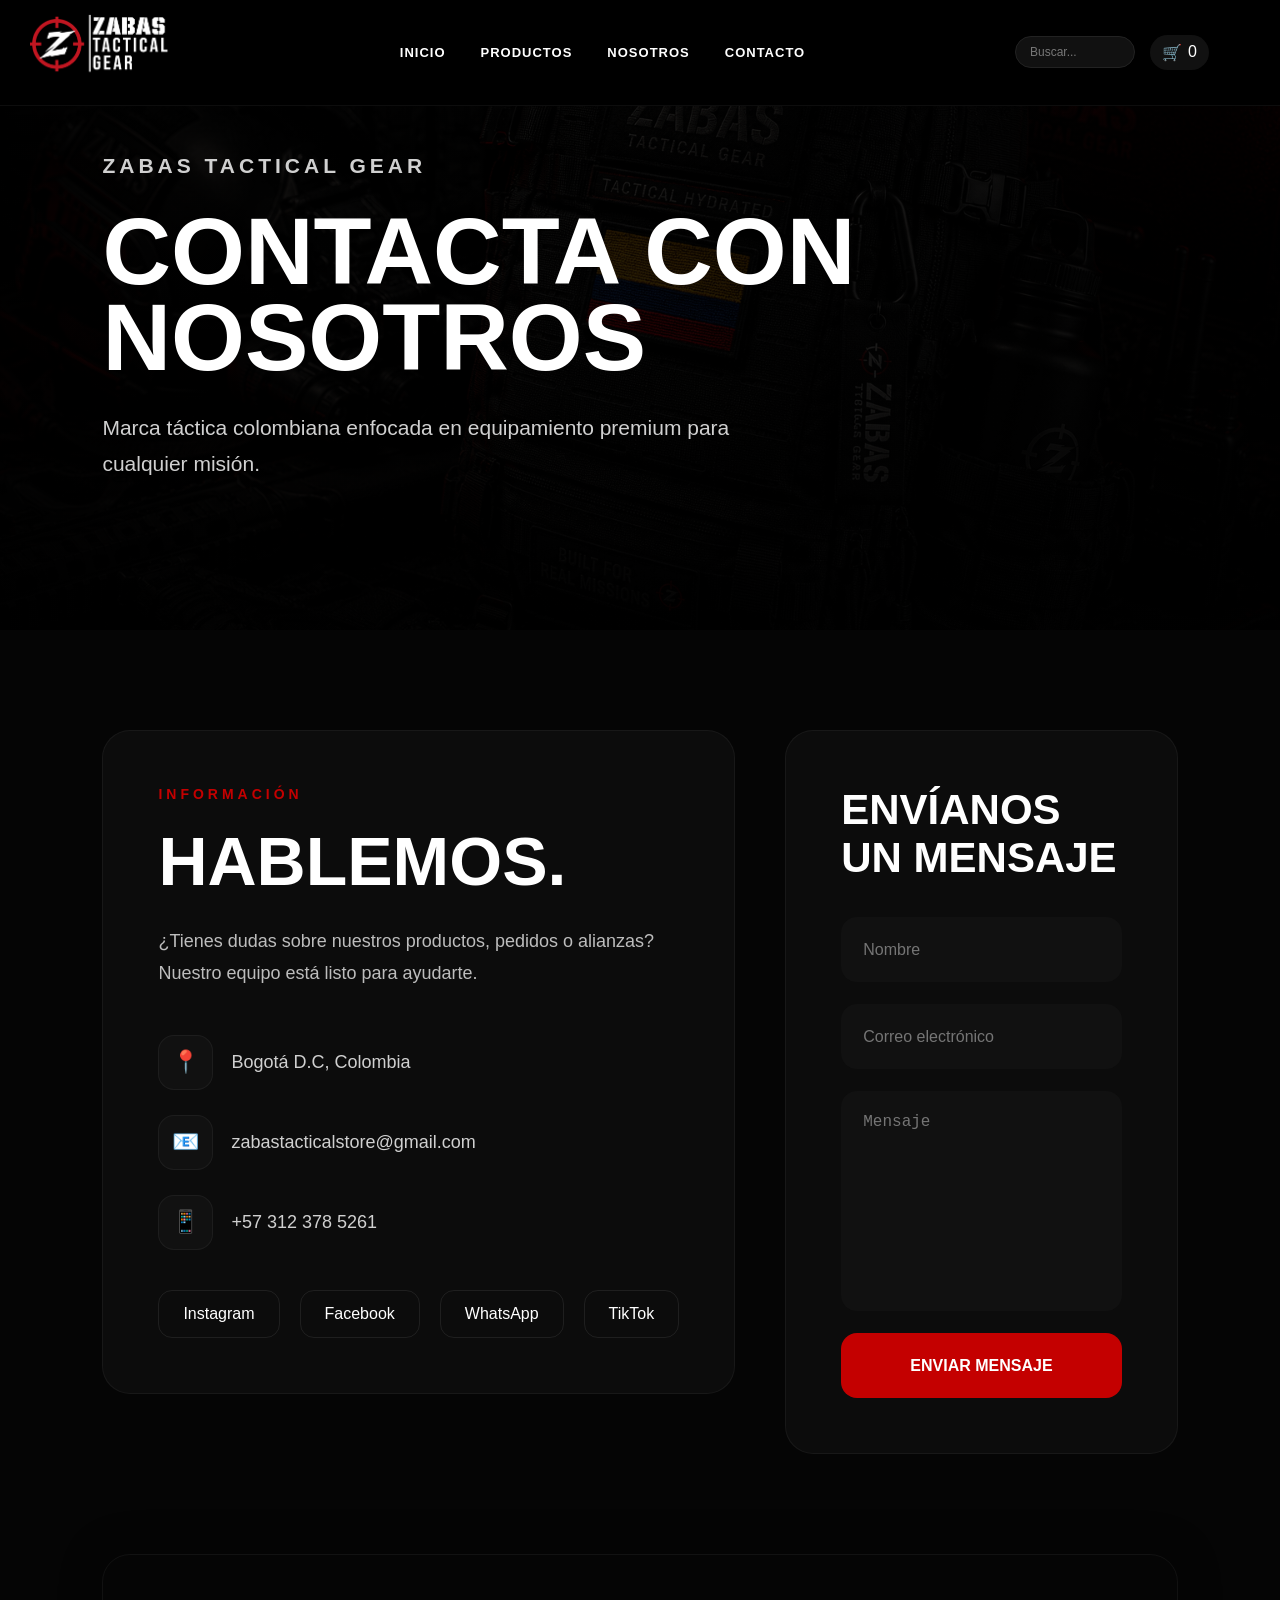
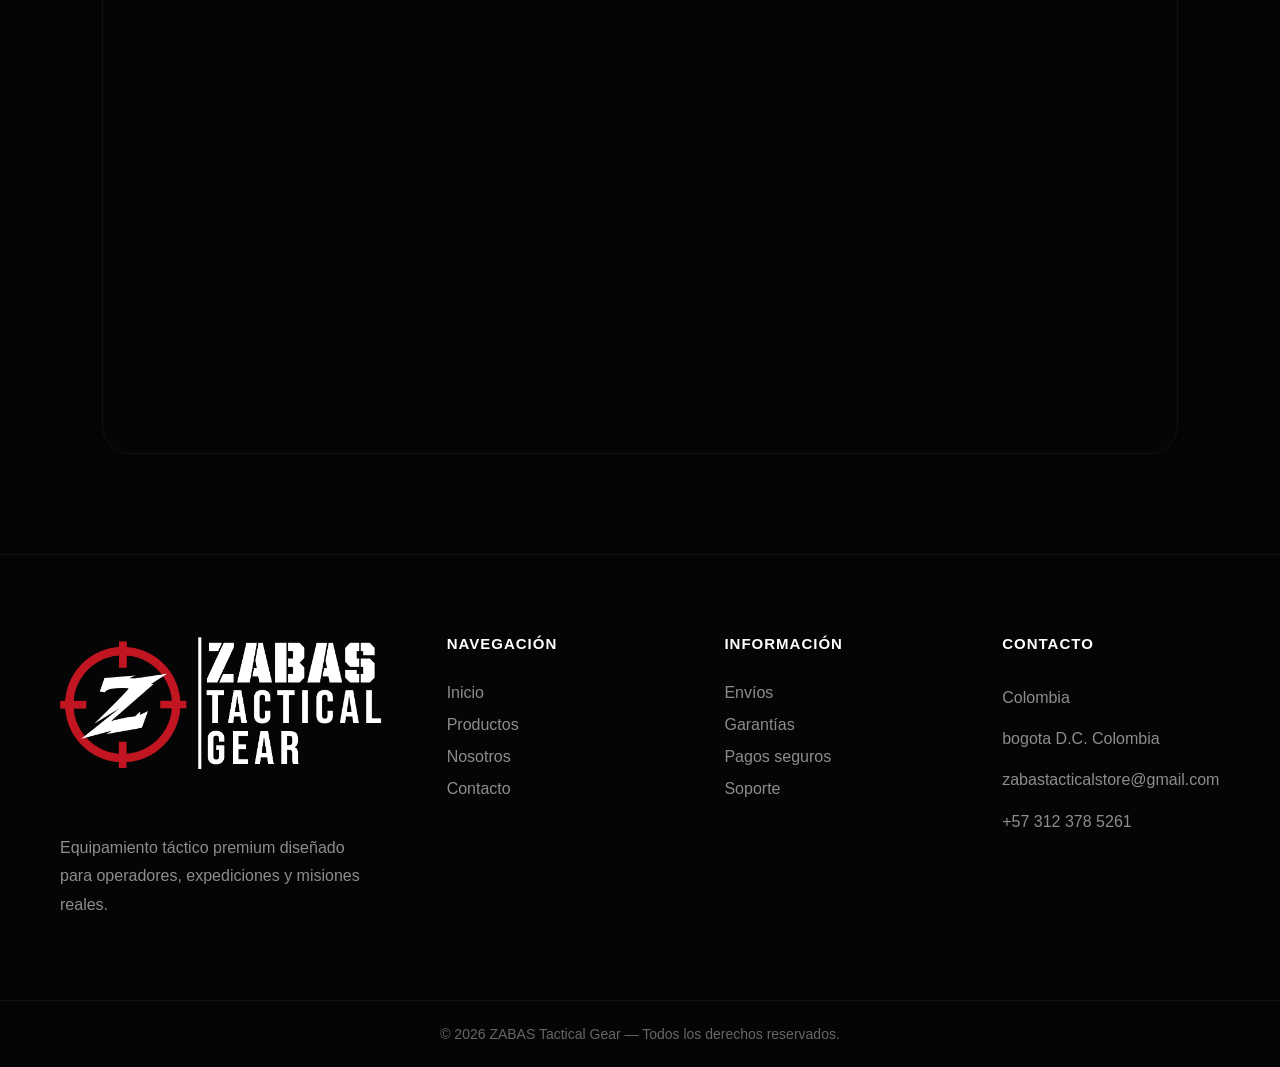
==== commit 6de694ba: "a" ====
--- a/contacto.html
+++ b/contacto.html
@@ -130,7 +130,7 @@
                     Facebook
                 </a>
 
-                <a href="https://wa.me/573123456789">
+                <a href="https://wa.me/573123785261">
                     WhatsApp
                 </a>
 
@@ -197,6 +197,7 @@
 <div id="footer"></div>
 
 <script src="./js/loader.js"></script>
+<script src="js/carrito.js"></script>
 
 </body>
 
--- a/css/style.css
+++ b/css/style.css
@@ -57,24 +57,9 @@
 
 }
 
-.logo-area {
-
-    min-width: 180px;
-
-}
-
-.header-right {
-
-    display: flex;
-    padding-right: 10px;
-
-    justify-content: flex-end;
-
-    align-items: center;
-
-    gap: 10px;
-
-}
+
+
+
 
 .logo-area {
     display: flex;
@@ -129,9 +114,25 @@
     color: white;
 }
 
+
+.buscador input:focus {
+
+    border: 1px solid #c40000;
+
+}
+
+.buscador input::placeholder {
+
+    color: #777;
+
+}
+
+
+
+
 .buscador input {
 
-    width: 110px;
+    width: 120px;
 
     background: #111;
 
@@ -139,7 +140,7 @@
 
     color: white;
 
-    padding: 8px 12px;
+    padding: 8px 14px;
 
     border-radius: 50px;
 
@@ -147,54 +148,15 @@
 
     font-size: 12px;
 
-    transition: 0.3s;
-
-}
-
-.buscador input:focus {
-
-    border: 1px solid #c40000;
-
-}
-
-.buscador input::placeholder {
-
-    color: #777;
-
-}
-
-
-
-
-.buscador input {
-
-    width: 120px;
-
-    background: #111;
-
-    border: 1px solid #222;
-
-    color: white;
-
-    padding: 8px 14px;
-
-    border-radius: 50px;
-
-    outline: none;
-
-    font-size: 12px;
-
 }
 
 .header-right {
 
     display: flex;
 
-    justify-content: flex-end;
-
     align-items: center;
 
-    gap: 12px;
+    gap: 15px;
 
 }
 
@@ -906,15 +868,15 @@
 
 }
 
-.precio{
-
-    color:#ff1e1e;
-
-    font-size:42px;
-
-    font-weight:900;
-
-    margin:25px 0;
+.precio {
+
+    color: #ff1e1e;
+
+    font-size: 42px;
+
+    font-weight: 900;
+
+    margin: 25px 0;
 
 }
 
@@ -932,41 +894,41 @@
 
 }
 
-.zoom-container{
-
-    background:#0a0a0a;
-
-    border:1px solid rgba(255,255,255,0.05);
-
-    border-radius:28px;
-
-    height:720px;
-
-    width:100%;
-
-    display:flex;
-
-    align-items:center;
-
-    justify-content:center;
-
-    overflow:hidden;
-
-    padding:40px;
-
-    cursor:zoom-in;
-
-}
-
-.img-principal{
-
-    max-width:100%;
-
-    max-height:650px;
-
-    object-fit:contain;
-
-    transition:transform 0.4s ease;
+.zoom-container {
+
+    background: #0a0a0a;
+
+    border: 1px solid rgba(255, 255, 255, 0.05);
+
+    border-radius: 28px;
+
+    height: 720px;
+
+    width: 100%;
+
+    display: flex;
+
+    align-items: center;
+
+    justify-content: center;
+
+    overflow: hidden;
+
+    padding: 40px;
+
+    cursor: zoom-in;
+
+}
+
+.img-principal {
+
+    max-width: 100%;
+
+    max-height: 650px;
+
+    object-fit: contain;
+
+    transition: transform 0.4s ease;
 
 }
 
@@ -1017,20 +979,6 @@
 .info-producto {
 
     padding-top: 40px;
-
-}
-
-.titulo-producto {
-
-    font-size: 88px;
-
-    line-height: 0.95;
-
-    font-weight: 900;
-
-    text-transform: uppercase;
-
-    margin-bottom: 30px;
 
 }
 
@@ -1065,103 +1013,103 @@
 /* ACCIONES PRODUCTO */
 /* ===================================== */
 
-.acciones-producto{
-
-    display:flex;
-
-    align-items:center;
-
-    gap:20px;
-
-    margin-top:40px;
-
-}
-
-.cantidad-selector{
-
-    display:flex;
-
-    align-items:center;
-
-    background:#0f0f0f;
-
-    border:1px solid rgba(255,255,255,0.08);
-
-    border-radius:14px;
-
-    overflow:hidden;
-
-}
-
-.cantidad-selector button{
-
-    width:55px;
-
-    height:55px;
-
-    background:none;
-
-    border:none;
-
-    color:white;
-
-    font-size:24px;
-
-    cursor:pointer;
-
-    transition:0.3s ease;
-
-}
-
-.cantidad-selector button:hover{
-
-    background:#181818;
-
-    color:#ff1e1e;
-
-}
-
-.cantidad-selector span{
-
-    width:55px;
-
-    text-align:center;
-
-    font-size:18px;
-
-    font-weight:700;
-
-}
-
-.boton-comprar{
-
-    height:55px;
-
-    padding:0 40px;
-
-    background:#c40000;
-
-    color:white;
-
-    border:none;
-
-    border-radius:14px;
-
-    font-size:16px;
-
-    font-weight:800;
-
-    cursor:pointer;
-
-    transition:0.3s ease;
-
-}
-
-.boton-comprar:hover{
-
-    background:#ff1e1e;
-
-    transform:translateY(-2px);
+.acciones-producto {
+
+    display: flex;
+
+    align-items: center;
+
+    gap: 20px;
+
+    margin-top: 40px;
+
+}
+
+.cantidad-selector {
+
+    display: flex;
+
+    align-items: center;
+
+    background: #0f0f0f;
+
+    border: 1px solid rgba(255, 255, 255, 0.08);
+
+    border-radius: 14px;
+
+    overflow: hidden;
+
+}
+
+.cantidad-selector button {
+
+    width: 55px;
+
+    height: 55px;
+
+    background: none;
+
+    border: none;
+
+    color: white;
+
+    font-size: 24px;
+
+    cursor: pointer;
+
+    transition: 0.3s ease;
+
+}
+
+.cantidad-selector button:hover {
+
+    background: #181818;
+
+    color: #ff1e1e;
+
+}
+
+.cantidad-selector span {
+
+    width: 55px;
+
+    text-align: center;
+
+    font-size: 18px;
+
+    font-weight: 700;
+
+}
+
+.boton-comprar {
+
+    height: 55px;
+
+    padding: 0 40px;
+
+    background: #c40000;
+
+    color: white;
+
+    border: none;
+
+    border-radius: 14px;
+
+    font-size: 16px;
+
+    font-weight: 800;
+
+    cursor: pointer;
+
+    transition: 0.3s ease;
+
+}
+
+.boton-comprar:hover {
+
+    background: #ff1e1e;
+
+    transform: translateY(-2px);
 
 }
 
@@ -1169,46 +1117,47 @@
 /* BENEFICIOS PRODUCTO */
 /* ===================================== */
 
-.beneficios-producto{
-
-    display:flex;
-
-    gap:40px;
-
-    margin-top:35px;
-
-    flex-wrap:wrap;
-
-}
-
-.beneficios-producto div{
-
-    display:flex;
-
-    align-items:center;
-
-    gap:10px;
-
-    color:#9a9a9a;
-
-    font-size:15px;
-
-}
-.beneficios-producto img{
-
-    width:26px;
-
-    height:26px;
-
-    object-fit:contain;
-
-}
-
-.beneficios-producto span{
-
-    max-width:120px;
-
-    line-height:1.4;
+.beneficios-producto {
+
+    display: flex;
+
+    gap: 40px;
+
+    margin-top: 35px;
+
+    flex-wrap: wrap;
+
+}
+
+.beneficios-producto div {
+
+    display: flex;
+
+    align-items: center;
+
+    gap: 10px;
+
+    color: #9a9a9a;
+
+    font-size: 15px;
+
+}
+
+.beneficios-producto img {
+
+    width: 26px;
+
+    height: 26px;
+
+    object-fit: contain;
+
+}
+
+.beneficios-producto span {
+
+    max-width: 120px;
+
+    line-height: 1.4;
 
 }
 
@@ -1216,167 +1165,163 @@
 /* RELACIONADOS PREMIUM */
 /* ===================================== */
 
-.relacionados{
-
-    padding:100px 80px;
-
-    background:#070707;
-
-}
-
-.relacionados h2{
-
-    font-size:42px;
-
-    text-align:center;
-
-    margin-bottom:60px;
-
-    text-transform:uppercase;
-
-    font-weight:900;
-
-}
-
-.grid-relacionados{
-
-    display:grid;
+.relacionados {
+
+    padding: 100px 80px;
+
+    background: #070707;
+
+}
+
+.relacionados h2 {
+
+    font-size: 42px;
+
+    text-align: center;
+
+    margin-bottom: 60px;
+
+    text-transform: uppercase;
+
+    font-weight: 900;
+
+}
+
+.grid-relacionados {
+
+    display: grid;
 
     grid-template-columns:
-    repeat(auto-fit, minmax(320px, 1fr));
-
-    gap:35px;
-
-}
-
-.producto-card{
+        repeat(auto-fit, minmax(320px, 1fr));
+
+    gap: 35px;
+
+}
+
+.producto-card {
 
     background:
-    linear-gradient(
-    180deg,
-    #111 0%,
-    #090909 100%
-    );
-
-    border:1px solid rgba(255,255,255,0.05);
-
-    border-radius:24px;
-
-    padding:30px;
-
-    transition:0.4s ease;
-
-    overflow:hidden;
-
-    display:flex;
-
-    flex-direction:column;
-
-    justify-content:space-between;
-
-    min-height:420px;
-
-}
-
-.producto-card:hover{
-
-    transform:translateY(-10px);
+        linear-gradient(180deg,
+            #111 0%,
+            #090909 100%);
+
+    border: 1px solid rgba(255, 255, 255, 0.05);
+
+    border-radius: 24px;
+
+    padding: 30px;
+
+    transition: 0.4s ease;
+
+    overflow: hidden;
+
+    display: flex;
+
+    flex-direction: column;
+
+    justify-content: space-between;
+
+    min-height: 420px;
+
+}
+
+.producto-card:hover {
+
+    transform: translateY(-10px);
 
     border-color:
-    rgba(255,0,0,0.3);
+        rgba(255, 0, 0, 0.3);
 
     box-shadow:
 
-    0 0 30px rgba(255,0,0,0.08),
-
-    0 20px 50px rgba(0,0,0,0.65);
-
-}
-
-.producto-card img{
-
-    width:100%;
-
-    height:240px;
-
-    object-fit:contain;
-
-    transition:0.5s ease;
+        0 0 30px rgba(255, 0, 0, 0.08),
+
+        0 20px 50px rgba(0, 0, 0, 0.65);
+
+}
+
+.producto-card img {
+
+    width: 100%;
+
+    height: 240px;
+
+    object-fit: contain;
+
+    transition: 0.5s ease;
 
     filter:
-    drop-shadow(
-    0 15px 30px rgba(0,0,0,0.7)
-    );
-
-}
-
-.producto-card:hover img{
-
-    transform:scale(1.05);
-
-}
-
-.producto-card h3{
-
-    color:white;
-
-    font-size:26px;
-
-    margin:20px 0;
-
-    line-height:1.3;
-
-}
-
-.producto-footer{
-
-    display:flex;
-
-    align-items:center;
-
-    justify-content:space-between;
-
-    margin-top:25px;
-
-}
-
-.producto-footer p{
-
-    color:#ff1e1e;
-
-    font-size:24px;
-
-    font-weight:800;
-
-}
-
-.producto-card .btn-producto{
-
-    display:flex;
-
-    align-items:center;
-
-    justify-content:center;
-
-    width:55px;
-
-    height:55px;
-
-    background:#121212;
-
-    border:1px solid rgba(255,255,255,0.08);
-
-    border-radius:14px;
-
-    transition:0.3s ease;
-
-}
-
-.producto-card .btn-producto:hover{
-
-    background:#c40000;
-
-    border-color:#c40000;
+        drop-shadow(0 15px 30px rgba(0, 0, 0, 0.7));
+
+}
+
+.producto-card:hover img {
+
+    transform: scale(1.05);
+
+}
+
+.producto-card h3 {
+
+    color: white;
+
+    font-size: 26px;
+
+    margin: 20px 0;
+
+    line-height: 1.3;
+
+}
+
+.producto-footer {
+
+    display: flex;
+
+    align-items: center;
+
+    justify-content: space-between;
+
+    margin-top: 25px;
+
+}
+
+.producto-footer p {
+
+    color: #ff1e1e;
+
+    font-size: 24px;
+
+    font-weight: 800;
+
+}
+
+.producto-card .btn-producto {
+
+    display: flex;
+
+    align-items: center;
+
+    justify-content: center;
+
+    width: 55px;
+
+    height: 55px;
+
+    background: #121212;
+
+    border: 1px solid rgba(255, 255, 255, 0.08);
+
+    border-radius: 14px;
+
+    transition: 0.3s ease;
+
+}
+
+.producto-card .btn-producto:hover {
+
+    background: #c40000;
+
+    border-color: #c40000;
 
 }
 
@@ -1384,101 +1329,97 @@
 /* HERO CONTACTO */
 /* ===================================== */
 
-.hero-contacto{
-
-    position:relative;
-
-    width:100%;
-
-    min-height:70vh;
+.hero-contacto {
+
+    position: relative;
+
+    width: 100%;
+
+    min-height: 70vh;
 
     background:
 
-    linear-gradient(
-    rgba(0,0,0,0.75),
-    rgba(0,0,0,0.88)
-    ),
-
-    url("../img/equipo.png");
-
-    background-size:cover;
-
-    background-position:center;
-
-    display:flex;
-
-    align-items:center;
-
-    padding:120px 8%;
-
-    overflow:hidden;
-
-}
-
-.overlay-contacto{
-
-    position:absolute;
-
-    inset:0;
+        linear-gradient(rgba(0, 0, 0, 0.75),
+            rgba(0, 0, 0, 0.88)),
+
+        url("../img/equipo.png");
+
+    background-size: cover;
+
+    background-position: center;
+
+    display: flex;
+
+    align-items: center;
+
+    padding: 120px 8%;
+
+    overflow: hidden;
+
+}
+
+.overlay-contacto {
+
+    position: absolute;
+
+    inset: 0;
 
     background:
-    radial-gradient(
-    circle at center,
-    rgba(0,0,0,0.1),
-    rgba(0,0,0,0.8)
-    );
-
-}
-
-.contenido-contacto{
-
-    position:relative;
-
-    z-index:2;
-
-    max-width:800px;
-
-}
-
-.mini-contacto{
-
-    color:#c40000;
-
-    font-size:15px;
-
-    font-weight:700;
-
-    letter-spacing:4px;
-
-    margin-bottom:25px;
-
-    text-transform:uppercase;
-
-}
-
-.hero-contacto h1{
-
-    font-size:95px;
-
-    line-height:0.9;
-
-    text-transform:uppercase;
-
-    margin-bottom:30px;
-
-    font-weight:900;
-
-}
-
-.hero-contacto p{
-
-    color:#d0d0d0;
-
-    font-size:21px;
-
-    line-height:1.7;
-
-    max-width:650px;
+        radial-gradient(circle at center,
+            rgba(0, 0, 0, 0.1),
+            rgba(0, 0, 0, 0.8));
+
+}
+
+.contenido-contacto {
+
+    position: relative;
+
+    z-index: 2;
+
+    max-width: 800px;
+
+}
+
+.mini-contacto {
+
+    color: #c40000;
+
+    font-size: 15px;
+
+    font-weight: 700;
+
+    letter-spacing: 4px;
+
+    margin-bottom: 25px;
+
+    text-transform: uppercase;
+
+}
+
+.hero-contacto h1 {
+
+    font-size: 95px;
+
+    line-height: 0.9;
+
+    text-transform: uppercase;
+
+    margin-bottom: 30px;
+
+    font-weight: 900;
+
+}
+
+.hero-contacto p {
+
+    color: #d0d0d0;
+
+    font-size: 21px;
+
+    line-height: 1.7;
+
+    max-width: 650px;
 
 }
 
@@ -1486,23 +1427,23 @@
 /* CONTACTO GRID */
 /* ===================================== */
 
-.contacto-zabas{
-
-    padding:100px 8%;
-
-    background:#050505;
-
-}
-
-.contacto-grid{
-
-    display:grid;
-
-    grid-template-columns:1fr 1fr;
-
-    gap:50px;
-
-    align-items:start;
+.contacto-zabas {
+
+    padding: 100px 8%;
+
+    background: #050505;
+
+}
+
+.contacto-grid {
+
+    display: grid;
+
+    grid-template-columns: 1fr 1fr;
+
+    gap: 50px;
+
+    align-items: start;
 
 }
 
@@ -1510,112 +1451,109 @@
 /* INFO */
 /* ===================================== */
 
-.info-contacto{
-
-    background:#0c0c0c;
-
-    border-radius:28px;
-
-    padding:55px;
-
-    border:1px solid
-    rgba(255,255,255,0.05);
-
-}
-
-.info-contacto h2{
-
-    font-size:68px;
-
-    line-height:1;
-
-    margin-bottom:30px;
-
-}
-
-.texto-info{
-
-    color:#bdbdbd;
-
-    line-height:1.8;
-
-    margin-bottom:45px;
-
-    font-size:18px;
-
-}
-
-.item-contacto{
-
-    display:flex;
-
-    align-items:center;
-
-    gap:18px;
-
-    margin-bottom:25px;
-
-    color:#d0d0d0;
-
-    font-size:18px;
-
-}
-
-.item-contacto span{
-
-    width:55px;
-
-    height:55px;
-
-    background:#111;
-
-    border-radius:16px;
-
-    display:flex;
-
-    align-items:center;
-
-    justify-content:center;
-
-    font-size:22px;
-
-    border:1px solid
-    rgba(255,255,255,0.05);
-
-}
-
-.redes-contacto{
-
-    display:flex;
-
-    gap:20px;
-
-    margin-top:40px;
-
-}
-
-.redes-contacto a{
-
-    text-decoration:none;
-
-    color:white;
-
-    border:1px solid
-    rgba(255,255,255,0.08);
-
-    padding:14px 24px;
-
-    border-radius:14px;
-
-    transition:0.3s ease;
-
-}
-
-.redes-contacto a:hover{
-
-    background:#c40000;
-
-    border-color:#c40000;
+.info-contacto {
+
+    background: #0c0c0c;
+
+    border-radius: 28px;
+
+    padding: 55px;
+
+    border: 1px solid rgba(255, 255, 255, 0.05);
+
+}
+
+.info-contacto h2 {
+
+    font-size: 68px;
+
+    line-height: 1;
+
+    margin-bottom: 30px;
+
+}
+
+.texto-info {
+
+    color: #bdbdbd;
+
+    line-height: 1.8;
+
+    margin-bottom: 45px;
+
+    font-size: 18px;
+
+}
+
+.item-contacto {
+
+    display: flex;
+
+    align-items: center;
+
+    gap: 18px;
+
+    margin-bottom: 25px;
+
+    color: #d0d0d0;
+
+    font-size: 18px;
+
+}
+
+.item-contacto span {
+
+    width: 55px;
+
+    height: 55px;
+
+    background: #111;
+
+    border-radius: 16px;
+
+    display: flex;
+
+    align-items: center;
+
+    justify-content: center;
+
+    font-size: 22px;
+
+    border: 1px solid rgba(255, 255, 255, 0.05);
+
+}
+
+.redes-contacto {
+
+    display: flex;
+
+    gap: 20px;
+
+    margin-top: 40px;
+
+}
+
+.redes-contacto a {
+
+    text-decoration: none;
+
+    color: white;
+
+    border: 1px solid rgba(255, 255, 255, 0.08);
+
+    padding: 14px 24px;
+
+    border-radius: 14px;
+
+    transition: 0.3s ease;
+
+}
+
+.redes-contacto a:hover {
+
+    background: #c40000;
+
+    border-color: #c40000;
 
 }
 
@@ -1623,119 +1561,118 @@
 /* FORMULARIO */
 /* ===================================== */
 
-.formulario-contacto{
-
-    background:#0c0c0c;
-
-    border-radius:28px;
-
-    padding:55px;
-
-    border:1px solid
-    rgba(255,255,255,0.05);
-
-}
-
-.formulario-contacto h3{
-
-    font-size:42px;
-
-    margin-bottom:35px;
-
-}
-
-.formulario-contacto form{
-
-    display:flex;
-
-    flex-direction:column;
-
-    gap:22px;
-
-}
-
-.formulario-contacto input{
-
-    width:100%;
-
-    height:65px;
-
-    background:#111;
-
-    border:none;
-
-    border-radius:16px;
-
-    padding:0 22px;
-
-    color:white;
-
-    font-size:16px;
-
-    outline:none;
-
-}
-
-.formulario-contacto textarea{
-
-    width:100%;
-
-    height:220px;
-
-    background:#111;
-
-    border:none;
-
-    border-radius:16px;
-
-    padding:22px;
-
-    color:white;
-
-    font-size:16px;
-
-    resize:none;
-
-    outline:none;
+.formulario-contacto {
+
+    background: #0c0c0c;
+
+    border-radius: 28px;
+
+    padding: 55px;
+
+    border: 1px solid rgba(255, 255, 255, 0.05);
+
+}
+
+.formulario-contacto h3 {
+
+    font-size: 42px;
+
+    margin-bottom: 35px;
+
+}
+
+.formulario-contacto form {
+
+    display: flex;
+
+    flex-direction: column;
+
+    gap: 22px;
+
+}
+
+.formulario-contacto input {
+
+    width: 100%;
+
+    height: 65px;
+
+    background: #111;
+
+    border: none;
+
+    border-radius: 16px;
+
+    padding: 0 22px;
+
+    color: white;
+
+    font-size: 16px;
+
+    outline: none;
+
+}
+
+.formulario-contacto textarea {
+
+    width: 100%;
+
+    height: 220px;
+
+    background: #111;
+
+    border: none;
+
+    border-radius: 16px;
+
+    padding: 22px;
+
+    color: white;
+
+    font-size: 16px;
+
+    resize: none;
+
+    outline: none;
 
 }
 
 .formulario-contacto input:focus,
-.formulario-contacto textarea:focus{
-
-    border:1px solid #c40000;
-
-}
-
-.formulario-contacto button{
-
-    width:100%;
-
-    height:65px;
-
-    border:none;
-
-    border-radius:16px;
-
-    background:#c40000;
-
-    color:white;
-
-    font-weight:700;
-
-    font-size:16px;
-
-    cursor:pointer;
-
-    transition:0.3s ease;
-
-}
-
-.formulario-contacto button:hover{
-
-    background:#ff0000;
-
-    transform:translateY(-4px);
+.formulario-contacto textarea:focus {
+
+    border: 1px solid #c40000;
+
+}
+
+.formulario-contacto button {
+
+    width: 100%;
+
+    height: 65px;
+
+    border: none;
+
+    border-radius: 16px;
+
+    background: #c40000;
+
+    color: white;
+
+    font-weight: 700;
+
+    font-size: 16px;
+
+    cursor: pointer;
+
+    transition: 0.3s ease;
+
+}
+
+.formulario-contacto button:hover {
+
+    background: #ff0000;
+
+    transform: translateY(-4px);
 
 }
 
@@ -1743,60 +1680,70 @@
 /* RESPONSIVE */
 /* ===================================== */
 
-@media(max-width:1100px){
-
-    .contacto-grid{
-
-        grid-template-columns:1fr;
-
-    }
-
-}
-
-@media(max-width:768px){
-
-    .hero-contacto{
-
-        min-height:60vh;
-
-        padding:120px 6%;
-
-    }
-
-    .hero-contacto h1{
-
-        font-size:58px;
-
-    }
-
-    .hero-contacto p{
-
-        font-size:18px;
-
-    }
-
-    .info-contacto h2{
-
-        font-size:48px;
-
-    }
-
-    .formulario-contacto h3{
-
-        font-size:32px;
+@media(max-width:1100px) {
+
+    .contacto-grid {
+
+        grid-template-columns: 1fr;
+
+    }
+
+}
+
+@media(max-width:768px) {
+
+    .hero-contacto {
+
+        min-height: 60vh;
+
+        padding: 120px 6%;
+
+    }
+
+    .hero-contacto h1 {
+
+        font-size: 58px;
+
+    }
+
+    .hero-contacto p {
+
+        font-size: 18px;
+
+    }
+
+    .info-contacto h2 {
+
+        font-size: 48px;
+
+    }
+
+    .formulario-contacto h3 {
+
+        font-size: 32px;
 
     }
 
     .info-contacto,
-    .formulario-contacto{
-
-        padding:35px;
-
-    }
-
-    .redes-contacto{
-
-        flex-wrap:wrap;
+    .formulario-contacto {
+
+        padding: 35px;
+
+    }
+
+    .redes-contacto {
+
+        flex-wrap: wrap;
+
+    }
+
+    .header-right {
+
+        display: flex;
+
+        align-items: center;
+
+        gap: 15px;
 
     }
 
@@ -1922,227 +1869,205 @@
 
 
     /* ===================================== */
-/* HEADER MOBILE FIX */
-/* ===================================== */
-
-/* ===================================== */
-/* HEADER MOBILE FIX */
-/* ===================================== */
-
-.header{
-
-    display:flex;
-
-    justify-content:space-between;
-
-    align-items:center;
-
-    width:100%;
-
-    padding:15px 20px;
-
-}
-
-.logo-area{
-
-    min-width:auto;
-
-}
-
-.logo{
-
-    width:110px;
-
-}
-
-/* OCULTAR BUSCADOR */
-
-.buscador{
-
-    display:none;
-
-}
-
-/* MENU MOBILE */
-
-.menu{
-
-    position:fixed;
-
-    top:0;
-
-    right:-100%;
-
-    width:260px;
-
-    height:100vh;
-
-    background:#050505;
-
-    flex-direction:column;
-
-    align-items:flex-start;
-
-    justify-content:flex-start;
-
-    padding:120px 35px;
-
-    gap:30px;
-
-    transition:0.4s ease;
-
-    z-index:999;
-
-}
-
-.menu.active{
-
-    right:0;
-
-}
-
-/* HAMBURGUESA */
-
-.hamburguesa{
-
-    display:flex;
-
-}
-
-/* ===================================== */
-/* FOOTER MOBILE FIX */
-/* ===================================== */
-
-.footer-top{
-
-    grid-template-columns:1fr;
-
-    gap:40px;
-
-    padding:60px 25px;
-
-}
-
-.footer-brand img{
-
-    width:220px;
-
-}
-
-/* EVITAR SCROLL HORIZONTAL */
-
-body{
-
-    overflow-x:hidden;
-
-}
-
-.logo-area{
-
-    min-width:auto;
-
-}
-
-.logo{
-
-    width:110px;
-
-}
-
-/* OCULTAR BUSCADOR */
-
-.buscador{
-
-    display:none;
-
-}
-
-/* MENU MOBILE */
-
-.menu{
-
-    position:fixed;
-
-    top:0;
-
-    right:-100%;
-
-    width:260px;
-
-    height:100vh;
-
-    background:#050505;
-
-    flex-direction:column;
-
-    align-items:flex-start;
-
-    justify-content:flex-start;
-
-    padding:120px 35px;
-
-    gap:30px;
-
-    transition:0.4s ease;
-
-    z-index:999;
-
-}
-
-.menu.active{
-
-    right:0;
-
-}
-
-/* HAMBURGUESA */
-
-.hamburguesa{
-
-    display:flex;
-
-}
-
-/* ===================================== */
-/* FOOTER MOBILE FIX */
-/* ===================================== */
-
-.footer-top{
-
-    grid-template-columns:1fr;
-
-    gap:40px;
-
-    padding:60px 25px;
-
-}
-
-.footer-brand img{
-
-    width:220px;
-
-}
-
-/* EVITAR SCROLL HORIZONTAL */
-
-body{
-
-    overflow-x:hidden;
-
-}
+    /* HEADER MOBILE FIX */
+    /* ===================================== */
+
+    /* ===================================== */
+    /* HEADER MOBILE FIX */
+    /* ===================================== */
+
     .header {
-        
+
+        display: flex;
+
+        justify-content: space-between;
+
+        align-items: center;
+
+        width: 100%;
+
+        padding: 15px 20px;
+
+    }
+
+    .logo-area {
+
+        min-width: auto;
+
+    }
+
+
+    /* OCULTAR BUSCADOR */
+
+    .buscador {
+
+        display: none;
+
+    }
+
+    /* MENU MOBILE */
+
+    .menu {
+
+        position: fixed;
+
+        top: 0;
+
+        right: -100%;
+
+        width: 260px;
+
+        height: 100vh;
+
+        background: #050505;
+
+        flex-direction: column;
+
+        align-items: flex-start;
+
+        justify-content: flex-start;
+
+        padding: 120px 35px;
+
+        gap: 30px;
+
+        transition: 0.4s ease;
+
+        z-index: 999;
+
+    }
+
+    .menu.active {
+
+        right: 0;
+
+    }
+
+    /* HAMBURGUESA */
+
+
+
+    /* ===================================== */
+    /* FOOTER MOBILE FIX */
+    /* ===================================== */
+
+    .footer-top {
+
+        grid-template-columns: 1fr;
+
+        gap: 40px;
+
+        padding: 60px 25px;
+
+    }
+
+    .footer-brand img {
+
+        width: 220px;
+
+    }
+
+    /* EVITAR SCROLL HORIZONTAL */
+
+    body {
+
+        overflow-x: hidden;
+
+    }
+
+    .logo-area {
+
+        min-width: auto;
+
+    }
+
+
+    /* OCULTAR BUSCADOR */
+
+    .buscador {
+
+        display: none;
+
+    }
+
+    /* MENU MOBILE */
+
+    .menu {
+
+        position: fixed;
+
+        top: 0;
+
+        right: -100%;
+
+        width: 260px;
+
+        height: 100vh;
+
+        background: #050505;
+
+        flex-direction: column;
+
+        align-items: flex-start;
+
+        justify-content: flex-start;
+
+        padding: 120px 35px;
+
+        gap: 30px;
+
+        transition: 0.4s ease;
+
+        z-index: 999;
+
+    }
+
+    .menu.active {
+
+        right: 0;
+
+    }
+
+
+
+    /* ===================================== */
+    /* FOOTER MOBILE FIX */
+    /* ===================================== */
+
+    .footer-top {
+
+        grid-template-columns: 1fr;
+
+        gap: 40px;
+
+        padding: 60px 25px;
+
+    }
+
+    .footer-brand img {
+
+        width: 220px;
+
+    }
+
+    /* EVITAR SCROLL HORIZONTAL */
+
+    body {
+
+        overflow-x: hidden;
+
+    }
+
+    .header {
+
         align-items: center;
         gap: 15px;
     }
 
-    .hamburguesa {
-        display: block;
-    }
-
-    
-
-    
+
+
+
+
     .menu a {
         padding: 10px 0;
         border-bottom: 1px solid #333;
@@ -2219,47 +2144,47 @@
         font-size: 14px;
     }
 
-    
-
-}
-
-
-           /* ===================================== */
+
+
+}
+
+
+/* ===================================== */
 /* CATÁLOGO */
 /* ===================================== */
 
-.catalogo{
-
-    padding:140px 60px 100px;
-
-    background:#050505;
-
-    min-height:100vh;
-
-}
-
-.catalogo h1{
-
-    color:white;
-
-    font-size:52px;
-
-    margin-bottom:60px;
-
-    text-align:center;
-
-    font-weight:900;
-
-}
-
-.grid-productos{
-
-    display:grid;
+.catalogo {
+
+    padding: 140px 60px 100px;
+
+    background: #050505;
+
+    min-height: 100vh;
+
+}
+
+.catalogo h1 {
+
+    color: white;
+
+    font-size: 52px;
+
+    margin-bottom: 60px;
+
+    text-align: center;
+
+    font-weight: 900;
+
+}
+
+.grid-productos {
+
+    display: grid;
 
     grid-template-columns:
-    repeat(auto-fit, minmax(280px, 1fr));
-
-    gap:35px;
+        repeat(auto-fit, minmax(280px, 1fr));
+
+    gap: 35px;
 
 }
 
@@ -2267,72 +2192,71 @@
 /* HERO CATÁLOGO */
 /* ===================================== */
 
-.hero-catalogo{
-
-    position:relative;
-
-    height:340px;
+.hero-catalogo {
+
+    position: relative;
+
+    height: 340px;
 
     background:
-    url('../img/bg-tactical.jpg')
-    center/cover;
-
-    display:flex;
-
-    align-items:center;
-
-    padding:0 80px;
-
-}
-
-.overlay-catalogo{
-
-    position:absolute;
-
-    inset:0;
+        url('../img/equipo.png') center/cover;
+
+    display: flex;
+
+    align-items: center;
+
+    padding: 0 80px;
+
+}
+
+.overlay-catalogo {
+
+    position: absolute;
+
+    inset: 0;
 
     background:
-    rgba(0,0,0,0.7);
-
-}
-
-.contenido-catalogo{
-
-    position:relative;
-
-    z-index:2;
-
-}
-
-.breadcrumb{
-
-    color:#8a8a8a;
-
-    margin-bottom:20px;
-
-}
-
-.hero-catalogo h1{
-
-    font-size:78px;
-
-    font-weight:900;
-
-    color:white;
-
-    margin-bottom:20px;
-
-}
-
-.texto-catalogo{
-
-    color:#b3b3b3;
-
-    font-size:18px;
-
-    max-width:600px;
-
-    line-height:1.7;
+        rgba(0, 0, 0, 0.7);
+
+}
+
+.contenido-catalogo {
+
+    position: relative;
+
+    z-index: 2;
+
+}
+
+.breadcrumb {
+
+    color: #8a8a8a;
+
+    margin-bottom: 20px;
+
+}
+
+.hero-catalogo h1 {
+
+    font-size: 78px;
+
+    font-weight: 900;
+
+    color: white;
+
+    margin-bottom: 20px;
+
+}
+
+.texto-catalogo {
+
+    color: #b3b3b3;
+
+    font-size: 18px;
+
+    max-width: 600px;
+
+    line-height: 1.7;
 
 }
 
@@ -2340,133 +2264,133 @@
 /* CATÁLOGO PREMIUM */
 /* ===================================== */
 
-.catalogo-premium{
-
-    display:grid;
+.catalogo-premium {
+
+    display: grid;
 
     grid-template-columns:
-    300px 1fr;
-
-    gap:40px;
-
-    padding:60px;
-
-    background:#050505;
-
-}
-
-.sidebar-catalogo{
-
-    background:#0c0c0c;
-
-    border:1px solid rgba(255,255,255,0.05);
-
-    border-radius:24px;
-
-    padding:30px;
-
-    height:max-content;
-
-}
-
-.sidebar-catalogo h3{
-
-    color:white;
-
-    margin-bottom:25px;
-
-    font-size:20px;
-
-}
-
-.sidebar-catalogo ul{
-
-    list-style:none;
-
-}
-
-.sidebar-catalogo li{
-
-    color:#a1a1a1;
-
-    margin-bottom:18px;
-
-    cursor:pointer;
-
-    transition:0.3s;
-
-}
-
-.sidebar-catalogo li:hover{
-
-    color:#ff2a2a;
-
-}
-
-.btn-filtro{
-
-    width:100%;
-
-    margin-top:30px;
-
-    height:55px;
-
-    border:none;
-
-    border-radius:14px;
-
-    background:#121212;
-
-    color:white;
-
-    cursor:pointer;
+        300px 1fr;
+
+    gap: 40px;
+
+    padding: 60px;
+
+    background: #050505;
+
+}
+
+.sidebar-catalogo {
+
+    background: #0c0c0c;
+
+    border: 1px solid rgba(255, 255, 255, 0.05);
+
+    border-radius: 24px;
+
+    padding: 30px;
+
+    height: max-content;
+
+}
+
+.sidebar-catalogo h3 {
+
+    color: white;
+
+    margin-bottom: 25px;
+
+    font-size: 20px;
+
+}
+
+.sidebar-catalogo ul {
+
+    list-style: none;
+
+}
+
+.sidebar-catalogo li {
+
+    color: #a1a1a1;
+
+    margin-bottom: 18px;
+
+    cursor: pointer;
+
+    transition: 0.3s;
+
+}
+
+.sidebar-catalogo li:hover {
+
+    color: #ff2a2a;
+
+}
+
+.btn-filtro {
+
+    width: 100%;
+
+    margin-top: 30px;
+
+    height: 55px;
+
+    border: none;
+
+    border-radius: 14px;
+
+    background: #121212;
+
+    color: white;
+
+    cursor: pointer;
 
 }
 
 /* TOP */
 
-.top-catalogo{
-
-    display:flex;
-
-    justify-content:space-between;
-
-    align-items:center;
-
-    margin-bottom:35px;
-
-}
-
-.top-catalogo p{
-
-    color:#8a8a8a;
-
-}
-
-.top-catalogo select{
-
-    background:#111;
-
-    border:none;
-
-    color:white;
-
-    padding:12px 18px;
-
-    border-radius:12px;
+.top-catalogo {
+
+    display: flex;
+
+    justify-content: space-between;
+
+    align-items: center;
+
+    margin-bottom: 35px;
+
+}
+
+.top-catalogo p {
+
+    color: #8a8a8a;
+
+}
+
+.top-catalogo select {
+
+    background: #111;
+
+    border: none;
+
+    color: white;
+
+    padding: 12px 18px;
+
+    border-radius: 12px;
 
 }
 
 /* GRID */
 
-.grid-productos{
-
-    display:grid;
+.grid-productos {
+
+    display: grid;
 
     grid-template-columns:
-    repeat(auto-fit, minmax(280px,1fr));
-
-    gap:30px;
+        repeat(auto-fit, minmax(280px, 1fr));
+
+    gap: 30px;
 
 }
 
@@ -2474,283 +2398,276 @@
 /* CARDS CATÁLOGO */
 /* ===================================== */
 
-.card-catalogo{
-
-    position:relative;
+.card-catalogo {
+
+    position: relative;
 
     background:
-    linear-gradient(
-    180deg,
-    #111 0%,
-    #090909 100%
-    );
-
-    border:1px solid rgba(255,255,255,0.05);
-
-    border-radius:24px;
-
-    overflow:hidden;
-
-    transition:0.45s ease;
-
-    padding:28px;
-
-    display:flex;
-
-    flex-direction:column;
-
-    justify-content:space-between;
-
-    min-height:420px;
-
-}
-
-.card-catalogo:hover{
+        linear-gradient(180deg,
+            #111 0%,
+            #090909 100%);
+
+    border: 1px solid rgba(255, 255, 255, 0.05);
+
+    border-radius: 24px;
+
+    overflow: hidden;
+
+    transition: 0.45s ease;
+
+    padding: 28px;
+
+    display: flex;
+
+    flex-direction: column;
+
+    justify-content: space-between;
+
+    min-height: 420px;
+
+}
+
+.card-catalogo:hover {
 
     transform:
-    translateY(-10px);
+        translateY(-10px);
 
     border-color:
-    rgba(255,0,0,0.25);
+        rgba(255, 0, 0, 0.25);
 
     box-shadow:
 
-    0 0 30px rgba(255,0,0,0.08),
-
-    0 20px 50px rgba(0,0,0,0.7);
-
-}
-
-.card-catalogo img{
-
-    width:100%;
-
-    height:260px;
-
-    object-fit:contain;
-
-    transition:0.5s ease;
+        0 0 30px rgba(255, 0, 0, 0.08),
+
+        0 20px 50px rgba(0, 0, 0, 0.7);
+
+}
+
+.card-catalogo img {
+
+    width: 100%;
+
+    height: 260px;
+
+    object-fit: contain;
+
+    transition: 0.5s ease;
 
     filter:
-    drop-shadow(
-    0 15px 30px rgba(0,0,0,0.7)
-    );
-
-}
-
-.card-catalogo:hover img{
-
-    transform:scale(1.06);
-
-}
-
-.card-catalogo h3{
-
-    color:white;
-
-    font-size:24px;
-
-    margin-top:22px;
-
-    margin-bottom:18px;
-
-    font-weight:700;
-
-    line-height:1.2;
-
-}
+        drop-shadow(0 15px 30px rgba(0, 0, 0, 0.7));
+
+}
+
+.card-catalogo:hover img {
+
+    transform: scale(1.06);
+
+}
+
+.card-catalogo h3 {
+
+    color: white;
+
+    font-size: 24px;
+
+    margin-top: 22px;
+
+    margin-bottom: 18px;
+
+    font-weight: 700;
+
+    line-height: 1.2;
+
+}
+
 /* ===================================== */
 /* BUSCADOR CATÁLOGO */
 /* ===================================== */
 
-.input-buscador{
-
-    width:100%;
-
-    height:58px;
-
-    background:#111;
-
-    border:none;
-
-    border-radius:16px;
-
-    padding:0 20px;
-
-    color:white;
-
-    margin-bottom:30px;
-
-    font-size:15px;
-
-    outline:none;
-
-}
-
-.input-buscador::placeholder{
-
-    color:#666;
-
-
-}
-
-
-    /* ===================================== */
+.input-buscador {
+
+    width: 100%;
+
+    height: 58px;
+
+    background: #111;
+
+    border: none;
+
+    border-radius: 16px;
+
+    padding: 0 20px;
+
+    color: white;
+
+    margin-bottom: 30px;
+
+    font-size: 15px;
+
+    outline: none;
+
+}
+
+.input-buscador::placeholder {
+
+    color: #666;
+
+
+}
+
+
+/* ===================================== */
 /* HERO NOSOTROS */
 /* ===================================== */
 
-.hero-nosotros{
-
-    position:relative;
-
-    width:100%;
-
-    min-height:85vh;
+.hero-nosotros {
+
+    position: relative;
+
+    width: 100%;
+
+    min-height: 85vh;
 
     background:
 
-    linear-gradient(
-    rgba(0,0,0,0.75),
-    rgba(0,0,0,0.85)
-    ),
-
-    url("../img/nevado.png");
-
-    background-size:cover;
-
-    background-position:center;
-
-    display:flex;
-
-    align-items:center;
-
-    padding:80px 8%;
-
-    overflow:hidden;
-
-}
-
-.overlay-nosotros{
-
-    position:absolute;
-
-    inset:0;
+        linear-gradient(rgba(0, 0, 0, 0.75),
+            rgba(0, 0, 0, 0.85)),
+
+        url("../img/nevado.png");
+
+    background-size: cover;
+
+    background-position: center;
+
+    display: flex;
+
+    align-items: center;
+
+    padding: 80px 8%;
+
+    overflow: hidden;
+
+}
+
+.overlay-nosotros {
+
+    position: absolute;
+
+    inset: 0;
 
     background:
-    radial-gradient(
-    circle at center,
-    rgba(0,0,0,0.1),
-    rgba(0,0,0,0.7)
-    );
-
-}
-
-.bandera-linea{
-
-    position:absolute;
-
-    left:0;
-
-    top:0;
-
-    width:6px;
-
-    height:100%;
-
-    background:#c40000;
+        radial-gradient(circle at center,
+            rgba(0, 0, 0, 0.1),
+            rgba(0, 0, 0, 0.7));
+
+}
+
+.bandera-linea {
+
+    position: absolute;
+
+    left: 0;
+
+    top: 0;
+
+    width: 6px;
+
+    height: 100%;
+
+    background: #c40000;
 
     box-shadow:
-    0 0 25px rgba(196,0,0,0.7);
-
-}
-
-.contenido-nosotros{
-
-    position:relative;
-
-    z-index:2;
-
-    max-width:850px;
-
-}
-
-.mini-texto{
-
-    color:#c40000;
-
-    font-size:15px;
-
-    font-weight:700;
-
-    letter-spacing:4px;
-
-    margin-bottom:25px;
-
-    text-transform:uppercase;
-
-}
-
-.hero-nosotros h1{
-
-    font-size:92px;
-
-    line-height:0.9;
-
-    font-weight:900;
-
-    text-transform:uppercase;
-
-    margin-bottom:35px;
-
-    color:white;
-
-}
-
-.texto-nosotros{
-
-    max-width:700px;
-
-    font-size:22px;
-
-    line-height:1.7;
-
-    color:#d0d0d0;
-
-    margin-bottom:40px;
-
-}
-
-.btn-nosotros{
-
-    display:inline-flex;
-
-    align-items:center;
-
-    justify-content:center;
-
-    width:260px;
-
-    height:65px;
-
-    background:#c40000;
-
-    color:white;
-
-    text-decoration:none;
-
-    border-radius:16px;
-
-    font-weight:700;
-
-    transition:0.3s ease;
-
-}
-
-.btn-nosotros:hover{
-
-    background:#ff0000;
-
-    transform:translateY(-5px);
+        0 0 25px rgba(196, 0, 0, 0.7);
+
+}
+
+.contenido-nosotros {
+
+    position: relative;
+
+    z-index: 2;
+
+    max-width: 850px;
+
+}
+
+.mini-texto {
+
+    color: #c40000;
+
+    font-size: 15px;
+
+    font-weight: 700;
+
+    letter-spacing: 4px;
+
+    margin-bottom: 25px;
+
+    text-transform: uppercase;
+
+}
+
+.hero-nosotros h1 {
+
+    font-size: 92px;
+
+    line-height: 0.9;
+
+    font-weight: 900;
+
+    text-transform: uppercase;
+
+    margin-bottom: 35px;
+
+    color: white;
+
+}
+
+.texto-nosotros {
+
+    max-width: 700px;
+
+    font-size: 22px;
+
+    line-height: 1.7;
+
+    color: #d0d0d0;
+
+    margin-bottom: 40px;
+
+}
+
+.btn-nosotros {
+
+    display: inline-flex;
+
+    align-items: center;
+
+    justify-content: center;
+
+    width: 260px;
+
+    height: 65px;
+
+    background: #c40000;
+
+    color: white;
+
+    text-decoration: none;
+
+    border-radius: 16px;
+
+    font-weight: 700;
+
+    transition: 0.3s ease;
+
+}
+
+.btn-nosotros:hover {
+
+    background: #ff0000;
+
+    transform: translateY(-5px);
 
 }
 
@@ -2758,94 +2675,93 @@
 /* HISTORIA */
 /* ===================================== */
 
-.historia-zabas{
-
-    padding:90px 8%;
-
-    background:#050505;
-
-}
-
-.historia-grid{
-
-    display:grid;
-
-    grid-template-columns:1.2fr 0.8fr;
-
-    gap:60px;
-
-    align-items:start;
-
-}
-
-.subtitulo-seccion{
-
-    color:#c40000;
-
-    font-size:14px;
-
-    font-weight:700;
-
-    letter-spacing:4px;
-
-    margin-bottom:25px;
-
-}
-
-.historia-texto h2{
-
-    font-size:72px;
-
-    line-height:1;
-
-    text-transform:uppercase;
-
-    margin-bottom:40px;
-
-}
-
-.historia-texto p{
-
-    color:#bdbdbd;
-
-    line-height:1.8;
-
-    font-size:18px;
-
-    margin-bottom:25px;
-
-}
-
-.historia-card{
-
-    background:#0d0d0d;
-
-    border-radius:28px;
-
-    padding:50px;
-
-    border:1px solid
-    rgba(255,255,255,0.05);
-
-}
-
-.historia-card h3{
-
-    color:#c40000;
-
-    font-size:32px;
-
-    margin-bottom:20px;
-
-}
-
-.historia-card p{
-
-    color:#bcbcbc;
-
-    line-height:1.7;
-
-    margin-bottom:35px;
+.historia-zabas {
+
+    padding: 90px 8%;
+
+    background: #050505;
+
+}
+
+.historia-grid {
+
+    display: grid;
+
+    grid-template-columns: 1.2fr 0.8fr;
+
+    gap: 60px;
+
+    align-items: start;
+
+}
+
+.subtitulo-seccion {
+
+    color: #c40000;
+
+    font-size: 14px;
+
+    font-weight: 700;
+
+    letter-spacing: 4px;
+
+    margin-bottom: 25px;
+
+}
+
+.historia-texto h2 {
+
+    font-size: 72px;
+
+    line-height: 1;
+
+    text-transform: uppercase;
+
+    margin-bottom: 40px;
+
+}
+
+.historia-texto p {
+
+    color: #bdbdbd;
+
+    line-height: 1.8;
+
+    font-size: 18px;
+
+    margin-bottom: 25px;
+
+}
+
+.historia-card {
+
+    background: #0d0d0d;
+
+    border-radius: 28px;
+
+    padding: 50px;
+
+    border: 1px solid rgba(255, 255, 255, 0.05);
+
+}
+
+.historia-card h3 {
+
+    color: #c40000;
+
+    font-size: 32px;
+
+    margin-bottom: 20px;
+
+}
+
+.historia-card p {
+
+    color: #bcbcbc;
+
+    line-height: 1.7;
+
+    margin-bottom: 35px;
 
 }
 
@@ -2853,75 +2769,74 @@
 /* VALORES */
 /* ===================================== */
 
-.valores-zabas{
-
-    padding:90px 8%;
-
-    background:#080808;
-
-    text-align:center;
-
-}
-
-.valores-zabas h2{
-
-    font-size:72px;
-
-    margin-bottom:70px;
-
-    text-transform:uppercase;
-
-}
-
-.grid-valores{
-
-    display:grid;
+.valores-zabas {
+
+    padding: 90px 8%;
+
+    background: #080808;
+
+    text-align: center;
+
+}
+
+.valores-zabas h2 {
+
+    font-size: 72px;
+
+    margin-bottom: 70px;
+
+    text-transform: uppercase;
+
+}
+
+.grid-valores {
+
+    display: grid;
 
     grid-template-columns:
-    repeat(4,1fr);
-
-    gap:30px;
-
-}
-
-.valor-box{
-
-    background:#101010;
-
-    border-radius:24px;
-
-    padding:50px 35px;
-
-    border:1px solid
-    rgba(255,255,255,0.05);
-
-    transition:0.4s ease;
-
-}
-
-.valor-box:hover{
-
-    transform:translateY(-10px);
-
-    border-color:#c40000;
-
-}
-
-.valor-box h3{
-
-    color:#c40000;
-
-    font-size:28px;
-
-    margin-bottom:20px;
-
-}
-
-.valor-box p{
-
-    color:#bdbdbd;
-
-    line-height:1.7;
+        repeat(4, 1fr);
+
+    gap: 30px;
+
+}
+
+.valor-box {
+
+    background: #101010;
+
+    border-radius: 24px;
+
+    padding: 50px 35px;
+
+    border: 1px solid rgba(255, 255, 255, 0.05);
+
+    transition: 0.4s ease;
+
+}
+
+.valor-box:hover {
+
+    transform: translateY(-10px);
+
+    border-color: #c40000;
+
+}
+
+.valor-box h3 {
+
+    color: #c40000;
+
+    font-size: 28px;
+
+    margin-bottom: 20px;
+
+}
+
+.valor-box p {
+
+    color: #bdbdbd;
+
+    line-height: 1.7;
 
 }
 
@@ -2929,70 +2844,68 @@
 /* CTA */
 /* ===================================== */
 
-.cta-nosotros{
-
-    padding:100px 8%;
-
-    text-align:center;
+.cta-nosotros {
+
+    padding: 100px 8%;
+
+    text-align: center;
 
     background:
 
-    linear-gradient(
-    rgba(0,0,0,0.8),
-    rgba(0,0,0,0.9)
-    ),
-
-    url("../img/equipo.png");
-
-    background-size:cover;
-
-    background-position:center;
-
-}
-
-.cta-nosotros h2{
-
-    font-size:90px;
-
-    line-height:1;
-
-    text-transform:uppercase;
-
-    margin-bottom:45px;
-
-}
-
-.btn-cta-nosotros{
-
-    display:inline-flex;
-
-    align-items:center;
-
-    justify-content:center;
-
-    width:280px;
-
-    height:65px;
-
-    background:#c40000;
-
-    color:white;
-
-    text-decoration:none;
-
-    border-radius:16px;
-
-    font-weight:700;
-
-    transition:0.3s ease;
-
-}
-
-.btn-cta-nosotros:hover{
-
-    background:#ff0000;
-
-    transform:translateY(-5px);
+        linear-gradient(rgba(0, 0, 0, 0.8),
+            rgba(0, 0, 0, 0.9)),
+
+        url("../img/equipo.png");
+
+    background-size: cover;
+
+    background-position: center;
+
+}
+
+.cta-nosotros h2 {
+
+    font-size: 90px;
+
+    line-height: 1;
+
+    text-transform: uppercase;
+
+    margin-bottom: 45px;
+
+}
+
+.btn-cta-nosotros {
+
+    display: inline-flex;
+
+    align-items: center;
+
+    justify-content: center;
+
+    width: 280px;
+
+    height: 65px;
+
+    background: #c40000;
+
+    color: white;
+
+    text-decoration: none;
+
+    border-radius: 16px;
+
+    font-weight: 700;
+
+    transition: 0.3s ease;
+
+}
+
+.btn-cta-nosotros:hover {
+
+    background: #ff0000;
+
+    transform: translateY(-5px);
 
 }
 
@@ -3000,217 +2913,214 @@
 /* RESPONSIVE */
 /* ===================================== */
 
-@media(max-width:1100px){
-
-    .hero-nosotros h1{
-
-        font-size:80px;
-
-    }
-
-    .historia-grid{
-
-        grid-template-columns:1fr;
-
-    }
-
-    .grid-valores{
+@media(max-width:1100px) {
+
+    .hero-nosotros h1 {
+
+        font-size: 80px;
+
+    }
+
+    .historia-grid {
+
+        grid-template-columns: 1fr;
+
+    }
+
+    .grid-valores {
 
         grid-template-columns:
-        repeat(2,1fr);
-
-    }
-
-}
-
-@media(max-width:768px){
-
-    .hero-nosotros{
-
-        padding:120px 6%;
-
-    }
-
-    .hero-nosotros h1{
-
-        font-size:56px;
-
-    }
-
-    .texto-nosotros{
-
-        font-size:18px;
-
-    }
-
-    .historia-texto h2{
-
-        font-size:48px;
-
-    }
-
-    .valores-zabas h2{
-
-        font-size:50px;
-
-    }
-
-    .grid-valores{
-
-        grid-template-columns:1fr;
-
-    }
-
-    .cta-nosotros h2{
-
-        font-size:55px;
-
-    }
-
-
-   }
-   /* ===================================== */
+            repeat(2, 1fr);
+
+    }
+
+}
+
+@media(max-width:768px) {
+
+    .hero-nosotros {
+
+        padding: 120px 6%;
+
+    }
+
+    .hero-nosotros h1 {
+
+        font-size: 56px;
+
+    }
+
+    .texto-nosotros {
+
+        font-size: 18px;
+
+    }
+
+    .historia-texto h2 {
+
+        font-size: 48px;
+
+    }
+
+    .valores-zabas h2 {
+
+        font-size: 50px;
+
+    }
+
+    .grid-valores {
+
+        grid-template-columns: 1fr;
+
+    }
+
+    .cta-nosotros h2 {
+
+        font-size: 55px;
+
+    }
+
+
+}
+
+/* ===================================== */
 /* EXPERIENCIA */
 /* ===================================== */
 
-.experiencia-zabas{
-
-    padding:90px 8%;
-
-    background:#050505;
-
-}
-
-.experiencia-grid{
-
-    display:grid;
-
-    grid-template-columns:2fr 1fr;
-
-    gap:30px;
-
-    align-items:stretch;
-
-}
-
-.exp-card{
-
-    position:relative;
-
-    overflow:hidden;
-
-    border-radius:28px;
-
-    min-height:450px;
-
-    background:#111;
-
-}
-
-.exp-card img{
-
-    width:100%;
-
-    height:100%;
-
-    object-fit:cover;
-
-    display:block;
-
-    transition:0.5s ease;
-
-}
-
-.exp-card:hover img{
-
-    transform:scale(1.05);
-
-}
-
-.exp-overlay{
-
-    position:absolute;
-
-    inset:0;
-
-    display:flex;
-
-    flex-direction:column;
-
-    justify-content:flex-end;
-
-    padding:40px;
+.experiencia-zabas {
+
+    padding: 90px 8%;
+
+    background: #050505;
+
+}
+
+.experiencia-grid {
+
+    display: grid;
+
+    grid-template-columns: 2fr 1fr;
+
+    gap: 30px;
+
+    align-items: stretch;
+
+}
+
+.exp-card {
+
+    position: relative;
+
+    overflow: hidden;
+
+    border-radius: 28px;
+
+    min-height: 450px;
+
+    background: #111;
+
+}
+
+.exp-card img {
+
+    width: 100%;
+
+    height: 100%;
+
+    object-fit: cover;
+
+    display: block;
+
+    transition: 0.5s ease;
+
+}
+
+.exp-card:hover img {
+
+    transform: scale(1.05);
+
+}
+
+.exp-overlay {
+
+    position: absolute;
+
+    inset: 0;
+
+    display: flex;
+
+    flex-direction: column;
+
+    justify-content: flex-end;
+
+    padding: 40px;
 
     background:
 
-    linear-gradient(
-    transparent,
-    rgba(0,0,0,0.92)
-    );
-
-}
-
-.exp-overlay h3{
-
-    font-size:42px;
-
-    text-transform:uppercase;
-
-    margin-bottom:15px;
-
-}
-
-.exp-overlay p{
-
-    color:#d0d0d0;
-
-    line-height:1.7;
-
-    max-width:500px;
-
-}
+        linear-gradient(transparent,
+            rgba(0, 0, 0, 0.92));
+
+}
+
+.exp-overlay h3 {
+
+    font-size: 42px;
+
+    text-transform: uppercase;
+
+    margin-bottom: 15px;
+
+}
+
+.exp-overlay p {
+
+    color: #d0d0d0;
+
+    line-height: 1.7;
+
+    max-width: 500px;
+
+}
+
 /* ===================================== */
 /* MAPA */
 /* ===================================== */
 
-.mapa-zabas{
-
-    padding:0 8% 100px;
-
-    background:#050505;
-
-}
-
-.mapa-contenedor{
-
-    width:100%;
-
-    height:500px;
-
-    border-radius:28px;
-
-    overflow:hidden;
-
-    border:1px solid
-    rgba(255,255,255,0.05);
+.mapa-zabas {
+
+    padding: 0 8% 100px;
+
+    background: #050505;
+
+}
+
+.mapa-contenedor {
+
+    width: 100%;
+
+    height: 500px;
+
+    border-radius: 28px;
+
+    overflow: hidden;
+
+    border: 1px solid rgba(255, 255, 255, 0.05);
 
     box-shadow:
-    0 0 40px rgba(0,0,0,0.4);
-
-}
-
-.mapa-contenedor iframe{
-
-    width:100%;
-
-    height:100%;
-
-    border:none;
+        0 0 40px rgba(0, 0, 0, 0.4);
+
+}
+
+.mapa-contenedor iframe {
+
+    width: 100%;
+
+    height: 100%;
+
+    border: none;
 
     filter:
-    grayscale(1)
-    invert(0.92)
-    contrast(1.2);
+        grayscale(1) invert(0.92) contrast(1.2);
 
 }
 
@@ -3218,59 +3128,59 @@
 /* RESPONSIVE GLOBAL */
 /* ===================================== */
 
-@media(max-width:992px){
+@media(max-width:992px) {
 
     /* HERO */
 
-    .hero{
-
-        padding:140px 6% 80px;
-
-        min-height:auto;
-
-        text-align:center;
-
-    }
-
-    .hero h1{
-
-        font-size:68px;
-
-        line-height:0.95;
-
-    }
-
-    .hero p{
-
-        font-size:18px;
-
-        max-width:100%;
-
-    }
-
-    .hero-buttons{
-
-        justify-content:center;
-
-        flex-wrap:wrap;
+    .hero {
+
+        padding: 140px 6% 80px;
+
+        min-height: auto;
+
+        text-align: center;
+
+    }
+
+    .hero h1 {
+
+        font-size: 68px;
+
+        line-height: 0.95;
+
+    }
+
+    .hero p {
+
+        font-size: 18px;
+
+        max-width: 100%;
+
+    }
+
+    .hero-buttons {
+
+        justify-content: center;
+
+        flex-wrap: wrap;
 
     }
 
     /* GRID PRODUCTOS */
 
-    .grid{
+    .grid {
 
         grid-template-columns:
-        repeat(2,1fr);
+            repeat(2, 1fr);
 
     }
 
     /* BENEFICIOS */
 
-    .beneficios-grid{
+    .beneficios-grid {
 
         grid-template-columns:
-        repeat(2,1fr);
+            repeat(2, 1fr);
 
     }
 
@@ -3280,570 +3190,907 @@
 /* MOBILE */
 /* ===================================== */
 
-@media(max-width:768px){
+@media(max-width:768px) {
 
     /* NAVBAR */
 
     /* HEADER MOBILE */
 
-.header{
-
-    padding:18px 5%;
-
-    justify-content:space-between;
-
-}
-
-.logo{
-
-    width:120px;
-
-}
-
-/* BUSCADOR */
-
-.buscador{
-
-    display:none;
-
-}
-
-/* CARRITO */
-
-.carrito-icono{
-
-    margin-right:15px;
-
-}
-
+    .header {
+
+        padding: 18px 5%;
+
+        justify-content: space-between;
+
+    }
+
+    .menu {
+
+        position: fixed;
+
+        top: 0;
+
+        right: -100%;
+
+        width: 280px;
+
+        height: 100vh;
+
+        background: #050505;
+
+        flex-direction: column;
+
+        align-items: flex-start;
+
+        justify-content: flex-start;
+
+        padding: 120px 40px;
+
+        gap: 30px;
+
+        transition: 0.4s ease;
+
+        z-index: 999;
+
+    }
+
+    .hamburguesa {
+
+        width: 45px;
+
+        height: 45px;
+
+        display: flex;
+
+        flex-direction: column;
+
+        justify-content: center;
+
+        align-items: center;
+
+        gap: 6px;
+
+        cursor: pointer;
+
+        z-index: 2000;
+
+    }
+
+
+    /* BUSCADOR */
+
+    .buscador {
+
+        display: none;
+
+    }
+
+    /* CARRITO */
+
+    .carrito-icono {
+
+        margin-right: 15px;
+
+    }
+
+
+
+    /* HERO */
+
+    .hero {
+
+        min-height: 70vh;
+
+        padding: 120px 5% 60px;
+
+    }
+
+    .hero-slide {
+
+        min-height: 70vh;
+
+        border-radius: 24px;
+
+        padding: 40px 25px;
+
+    }
+
+    .hero-slide h1 {
+
+        font-size: 52px;
+
+        line-height: 0.95;
+
+    }
+
+    .hero-slide p {
+
+        font-size: 16px;
+
+        max-width: 100%;
+
+    }
+
+    /* HEADER MOBILE */
+
+    .header {
+
+        padding: 18px 5%;
+
+        justify-content: space-between;
+
+    }
+
+
+
+    /* BUSCADOR */
+
+    .buscador {
+
+        display: none;
+
+    }
+
+    /* CARRITO */
+
+    .carrito-icono {
+
+        margin-right: 15px;
+
+    }
+
+    /* HAMBURGUESA */
+
+
+
+    /* HERO */
+
+    .hero {
+
+        min-height: 70vh;
+
+        padding: 120px 5% 60px;
+
+    }
+
+    .hero-slide {
+
+        min-height: 70vh;
+
+        border-radius: 24px;
+
+        padding: 40px 25px;
+
+    }
+
+    .hero-slide h1 {
+
+        font-size: 52px;
+
+        line-height: 0.95;
+
+    }
+
+    .hero-slide p {
+
+        font-size: 16px;
+
+        max-width: 100%;
+
+    }
+
+    .hero-buttons {
+
+        flex-direction: column;
+
+        align-items: flex-start;
+
+        gap: 15px;
+
+    }
+
+    /* BOTONES */
+
+    .btn-principal,
+    .btn-secundario {
+
+        width: 100%;
+
+        justify-content: center;
+
+    }
+
+    /* BOTONES */
+
+    .btn-principal,
+    .btn-secundario {
+
+        width: 100%;
+
+        justify-content: center;
+
+    }
+
+
+
+    .menu.active {
+
+        right: 0;
+
+    }
+
+
+
+    .navbar {
+
+        padding: 18px 6%;
+
+    }
+
+    .menu {
+
+        position: fixed;
+
+        top: 0;
+
+        right: -100%;
+
+        width: 280px;
+
+        height: 100vh;
+
+        background: #050505;
+
+        flex-direction: column;
+
+        align-items: flex-start;
+
+        padding: 120px 40px;
+
+        transition: 0.4s ease;
+
+        z-index: 999;
+
+    }
+
+    .menu.active {
+
+        right: 0;
+
+    }
+
+
+    /* HERO */
+
+    .hero {
+
+        padding-top: 140px;
+
+    }
+
+    .hero h1 {
+
+        font-size: 48px;
+
+    }
+
+    .hero p {
+
+        font-size: 16px;
+
+    }
+
+    .hero-buttons {
+
+        flex-direction: column;
+
+        align-items: center;
+
+    }
+
+    /* PRODUCTOS */
+
+    .productos {
+
+        padding: 80px 6%;
+
+    }
+
+    .grid {
+
+        grid-template-columns: 1fr;
+
+        gap: 25px;
+
+    }
+
+    .producto {
+
+        padding: 20px;
+
+    }
+
+    /* BENEFICIOS */
+
+    .beneficios {
+
+        padding: 80px 6%;
+
+    }
+
+    .beneficios-grid {
+
+        grid-template-columns: 1fr;
+
+    }
+
+    /* TITULOS */
+
+    h2 {
+
+        font-size: 42px !important;
+
+    }
+
+}
+
+/* ===================================== */
 /* HAMBURGUESA */
-
-.hamburguesa{
-
-    display:flex;
-
-}
-
-/* HERO */
-
-.hero{
-
-    min-height:70vh;
-
-    padding:120px 5% 60px;
-
-}
-
-.hero-slide{
-
-    min-height:70vh;
-
-    border-radius:24px;
-
-    padding:40px 25px;
-
-}
-
-.hero-slide h1{
-
-    font-size:52px;
-
-    line-height:0.95;
-
-}
-
-.hero-slide p{
-
-    font-size:16px;
-
-    max-width:100%;
-
-}
-
-/* HEADER MOBILE */
-
-.header{
-
-    padding:18px 5%;
-
-    justify-content:space-between;
-
-}
-
-.logo{
-
-    width:120px;
-
-}
-
-/* BUSCADOR */
-
-.buscador{
-
-    display:none;
-
-}
-
-/* CARRITO */
-
-.carrito-icono{
-
-    margin-right:15px;
-
-}
-
-/* HAMBURGUESA */
-
-.hamburguesa{
-
-    display:flex;
-
-}
-
-/* HERO */
-
-.hero{
-
-    min-height:70vh;
-
-    padding:120px 5% 60px;
-
-}
-
-.hero-slide{
-
-    min-height:70vh;
-
-    border-radius:24px;
-
-    padding:40px 25px;
-
-}
-
-.hero-slide h1{
-
-    font-size:52px;
-
-    line-height:0.95;
-
-}
-
-.hero-slide p{
-
-    font-size:16px;
-
-    max-width:100%;
-
-}
-
-.hero-buttons{
-
-    flex-direction:column;
-
-    align-items:flex-start;
-
-    gap:15px;
-
-}
-
-/* BOTONES */
-
-.btn-principal,
-.btn-secundario{
-
-    width:100%;
-
-    justify-content:center;
-
-}
-
-/* BOTONES */
-
-.btn-principal,
-.btn-secundario{
-
-    width:100%;
-
-    justify-content:center;
-
-}
-
-    .menu{
-
-    position:fixed;
-
-    top:0;
-
-    right:-100%;
-
-    width:280px;
-
-    height:100vh;
-
-    background:#050505;
-
-    flex-direction:column;
-
-    align-items:flex-start;
-
-    justify-content:flex-start;
-
-    padding:120px 40px;
-
-    gap:30px;
-
-    transition:0.4s ease;
-
-    z-index:999;
-
-}
-
-.menu.active{
-
-    right:0;
-
-}
-
-.hamburguesa{
-
-    display:flex;
-
-}
-    .navbar{
-
-        padding:18px 6%;
-
-    }
-
-    .menu{
-
-        position:fixed;
-
-        top:0;
-
-        right:-100%;
-
-        width:280px;
-
-        height:100vh;
-
-        background:#050505;
-
-        flex-direction:column;
-
-        align-items:flex-start;
-
-        padding:120px 40px;
-
-        transition:0.4s ease;
-
-        z-index:999;
-
-    }
-
-    .menu.active{
-
-        right:0;
-
-    }
-
-    .hamburguesa{
-
-        display:flex;
-
-    }
-
-    /* HERO */
-
-    .hero{
-
-        padding-top:140px;
-
-    }
-
-    .hero h1{
-
-        font-size:48px;
-
-    }
-
-    .hero p{
-
-        font-size:16px;
-
-    }
-
-    .hero-buttons{
-
-        flex-direction:column;
-
-        align-items:center;
-
-    }
-
-    /* PRODUCTOS */
-
-    .productos{
-
-        padding:80px 6%;
-
-    }
-
-    .grid{
-
-        grid-template-columns:1fr;
-
-        gap:25px;
-
-    }
-
-    .producto{
-
-        padding:20px;
-
-    }
-
-    /* BENEFICIOS */
-
-    .beneficios{
-
-        padding:80px 6%;
-
-    }
-
-    .beneficios-grid{
-
-        grid-template-columns:1fr;
-
-    }
-
-    /* TITULOS */
-
-    h2{
-
-        font-size:42px !important;
-
-    }
-
-}
-/* ===================================== */
-/* HAMBURGUESA */
-/* ===================================== */
-
-.hamburguesa{
-
-    width:45px;
-
-    height:45px;
-
-    display:flex;
-
-    flex-direction:column;
-
-    justify-content:center;
-
-    align-items:center;
-
-    gap:6px;
-
-    cursor:pointer;
-
-    z-index:2000;
-
-}
-
-.hamburguesa span{
-
-    display:block;
-
-    width:28px;
-
-    height:3px;
-
-    background:#ffffff;
-
-    border-radius:20px;
-
-}
+/* ===================================== */
+
+
+
+.hamburguesa span {
+
+    display: block;
+
+    width: 28px;
+
+    height: 3px;
+
+    background: #ffffff;
+
+    border-radius: 20px;
+
+}
+
+
+
 
 /* ===================================== */
 /* RESPONSIVE PRODUCTOS */
 /* ===================================== */
 
-@media(max-width:992px){
+@media(max-width:992px) {
 
     /* CATALOGO */
 
-    .catalogo-premium{
-
-        grid-template-columns:1fr;
-
-        padding:40px 20px;
-
-    }
-
-    .sidebar-catalogo{
-
-        width:100%;
-
-    }
-
-    .grid-productos{
+    .catalogo-premium {
+
+        grid-template-columns: 1fr;
+
+        padding: 40px 20px;
+
+    }
+
+    .sidebar-catalogo {
+
+        width: 100%;
+
+    }
+
+    .grid-productos {
 
         grid-template-columns:
-        repeat(2,1fr);
+            repeat(2, 1fr);
 
     }
 
     /* PRODUCTO DETALLE */
 
-    .contenedor-producto{
-
-        grid-template-columns:1fr;
-
-        gap:40px;
-
-    }
-
-    .galeria{
-
-        grid-template-columns:1fr;
-
-    }
-
-    .miniaturas{
-
-        flex-direction:row;
-
-        flex-wrap:wrap;
-
-        justify-content:center;
-
-    }
-
-    .zoom-container{
-
-        height:auto;
-
-        padding:20px;
-
-    }
-
-    .img-principal{
-
-        max-height:500px;
-
-    }
-
-    .titulo-producto{
-
-        font-size:48px;
-
-    }
-
-}
-
-@media(max-width:768px){
+    .contenedor-producto {
+
+        grid-template-columns: 1fr;
+
+        gap: 40px;
+
+    }
+
+    .galeria {
+
+        grid-template-columns: 1fr;
+
+    }
+
+    .miniaturas {
+
+        flex-direction: row;
+
+        flex-wrap: wrap;
+
+        justify-content: center;
+
+    }
+
+    .zoom-container {
+
+        height: auto;
+
+        padding: 20px;
+
+    }
+
+    .img-principal {
+
+        max-height: 500px;
+
+    }
+
+    .titulo-producto {
+
+        font-size: 48px;
+
+    }
+
+}
+
+@media(max-width:768px) {
 
     /* HERO CATALOGO */
 
-    .hero-catalogo{
-
-        height:auto;
-
-        padding:140px 20px 60px;
-
-    }
-
-    .hero-catalogo h1{
-
-        font-size:48px;
-
-    }
-
-    .texto-catalogo{
-
-        font-size:16px;
+    .hero-catalogo {
+
+        height: auto;
+
+        padding: 140px 20px 60px;
+
+    }
+
+    .hero-catalogo h1 {
+
+        font-size: 48px;
+
+    }
+
+    .texto-catalogo {
+
+        font-size: 16px;
 
     }
 
     /* GRID PRODUCTOS */
 
-    .grid-productos{
-
-        grid-template-columns:1fr;
-
-        gap:25px;
-
-    }
-
-    .top-catalogo{
-
-        flex-direction:column;
-
-        align-items:flex-start;
-
-        gap:20px;
+    .grid-productos {
+
+        grid-template-columns: 1fr;
+
+        gap: 25px;
+
+    }
+
+    .top-catalogo {
+
+        flex-direction: column;
+
+        align-items: flex-start;
+
+        gap: 20px;
 
     }
 
     /* PRODUCTO */
 
-    .producto-detalle{
-
-        padding:120px 20px 60px;
-
-    }
-
-    .titulo-producto{
-
-        font-size:34px;
-
-        line-height:1.1;
-
-    }
-
-    .precio{
-
-        font-size:32px;
-
-    }
-
-    .acciones-producto{
-
-        flex-direction:column;
-
-        align-items:stretch;
-
-    }
-
-    .cantidad-selector{
-
-        width:100%;
-
-        justify-content:center;
-
-    }
-
-    .boton-comprar{
-
-        width:100%;
-
-    }
-
-    .beneficios-producto{
-
-        flex-direction:column;
-
-        align-items:flex-start;
-
-        gap:15px;
-
-    }
-
-    .relacionados{
-
-        padding:70px 20px;
+    .producto-detalle {
+
+        padding: 120px 20px 60px;
+
+    }
+
+    .titulo-producto {
+
+        font-size: 34px;
+
+        line-height: 1.1;
+
+    }
+
+    .precio {
+
+        font-size: 32px;
+
+    }
+
+    .acciones-producto {
+
+        flex-direction: column;
+
+        align-items: stretch;
+
+    }
+
+    .cantidad-selector {
+
+        width: 100%;
+
+        justify-content: center;
+
+    }
+
+    .boton-comprar {
+
+        width: 100%;
+
+    }
+
+    .beneficios-producto {
+
+        flex-direction: column;
+
+        align-items: flex-start;
+
+        gap: 15px;
+
+    }
+
+    .relacionados {
+
+        padding: 70px 20px;
+
+    }
+
+
+}
+
+/* ===================================== */
+/* OVERLAY CARRITO */
+/* ===================================== */
+
+.overlay-carrito {
+
+    position: fixed;
+
+    inset: 0;
+
+    background: rgba(0, 0, 0, 0.65);
+
+    backdrop-filter: blur(5px);
+
+    opacity: 0;
+
+    visibility: hidden;
+
+    transition: 0.3s ease;
+
+    z-index: 9998;
+
+}
+
+.overlay-carrito.active {
+
+    opacity: 1;
+
+    visibility: visible;
+
+}
+
+/* ===================================== */
+/* CARRITO LATERAL */
+/* ===================================== */
+
+.carrito-lateral {
+
+    position: fixed;
+
+    top: 0;
+
+    right: -450px;
+
+    width: 420px;
+
+    max-width: 100%;
+
+    height: 100vh;
+
+    background: #0a0a0a;
+
+    border-left: 1px solid rgba(255, 255, 255, 0.06);
+
+    display: flex;
+
+    flex-direction: column;
+
+    z-index: 9999;
+
+    transition: 0.4s ease;
+
+}
+
+.carrito-lateral.active {
+
+    right: 0;
+
+}
+
+/* ===================================== */
+/* TOP */
+/* ===================================== */
+
+.carrito-top {
+
+    display: flex;
+
+    align-items: center;
+
+    justify-content: space-between;
+
+    padding: 30px;
+
+    border-bottom: 1px solid rgba(255, 255, 255, 0.06);
+
+}
+
+.carrito-top h2 {
+
+    font-size: 28px;
+
+    text-transform: uppercase;
+
+    font-weight: 800;
+
+}
+
+/* ===================================== */
+/* BOTON CERRAR */
+/* ===================================== */
+
+#cerrarCarrito {
+
+    width: 42px;
+
+    height: 42px;
+
+    border: none;
+
+    background: #151515;
+
+    color: white;
+
+    border-radius: 12px;
+
+    cursor: pointer;
+
+    font-size: 18px;
+
+    transition: 0.3s ease;
+
+}
+
+#cerrarCarrito:hover {
+
+    background: #c40000;
+
+}
+
+/* ===================================== */
+/* ITEMS */
+/* ===================================== */
+
+.carrito-items {
+
+    flex: 1;
+
+    overflow-y: auto;
+
+    padding: 25px;
+
+    display: flex;
+
+    flex-direction: column;
+
+    gap: 20px;
+
+}
+
+/* ===================================== */
+/* PRODUCTO */
+/* ===================================== */
+
+.carrito-producto {
+
+    display: flex;
+
+    gap: 15px;
+
+    background: #111;
+
+    border-radius: 18px;
+
+    padding: 15px;
+
+}
+
+.carrito-producto img {
+
+    width: 90px;
+
+    height: 90px;
+
+    object-fit: contain;
+
+    background: #0a0a0a;
+
+    border-radius: 12px;
+
+    padding: 8px;
+
+}
+
+/* ===================================== */
+/* INFO */
+/* ===================================== */
+
+.info-carrito {
+
+    flex: 1;
+
+    display: flex;
+
+    flex-direction: column;
+
+    justify-content: space-between;
+
+}
+
+.info-carrito h4 {
+
+    font-size: 15px;
+
+    line-height: 1.3;
+
+    margin-bottom: 8px;
+
+}
+
+.info-carrito p {
+
+    color: #ff1e1e;
+
+    font-weight: 700;
+
+    margin-bottom: 5px;
+
+}
+
+.info-carrito small {
+
+    color: #999;
+
+}
+
+/* ===================================== */
+/* ELIMINAR */
+/* ===================================== */
+
+.eliminar-item {
+
+    background: none;
+
+    border: none;
+
+    color: #888;
+
+    cursor: pointer;
+
+    margin-top: 8px;
+
+    transition: 0.3s ease;
+
+}
+
+.eliminar-item:hover {
+
+    color: #ff1e1e;
+
+}
+
+/* ===================================== */
+/* BOTTOM */
+/* ===================================== */
+
+.carrito-bottom {
+
+    padding: 25px;
+
+    border-top: 1px solid rgba(255, 255, 255, 0.06);
+
+    background: #0d0d0d;
+
+}
+
+/* ===================================== */
+/* SUBTOTAL */
+/* ===================================== */
+
+.subtotal {
+
+    display: flex;
+
+    justify-content: space-between;
+
+    margin-bottom: 25px;
+
+    font-size: 18px;
+
+}
+
+.subtotal strong {
+
+    color: #ff1e1e;
+
+}
+
+/* ===================================== */
+/* BOTON FINALIZAR */
+/* ===================================== */
+
+.btn-finalizar {
+
+    width: 100%;
+
+    height: 58px;
+
+    border: none;
+
+    border-radius: 16px;
+
+    background: #c40000;
+
+    color: white;
+
+    font-weight: 700;
+
+    cursor: pointer;
+
+    transition: 0.3s ease;
+    display: flex;
+
+    align-items: center;
+
+    justify-content: center;
+
+    text-decoration: none;
+
+}
+
+.btn-finalizar:hover {
+
+    background: #ff0000;
+
+}
+
+/* ===================================== */
+/* CARRITO VACIO */
+/* ===================================== */
+
+.carrito-vacio {
+
+    color: #888;
+
+    text-align: center;
+
+    margin-top: 80px;
+
+}
+
+/* ===================================== */
+/* RESPONSIVE */
+/* ===================================== */
+
+@media(max-width:768px) {
+
+    .carrito-lateral {
+
+        width: 100%;
 
     }
 
